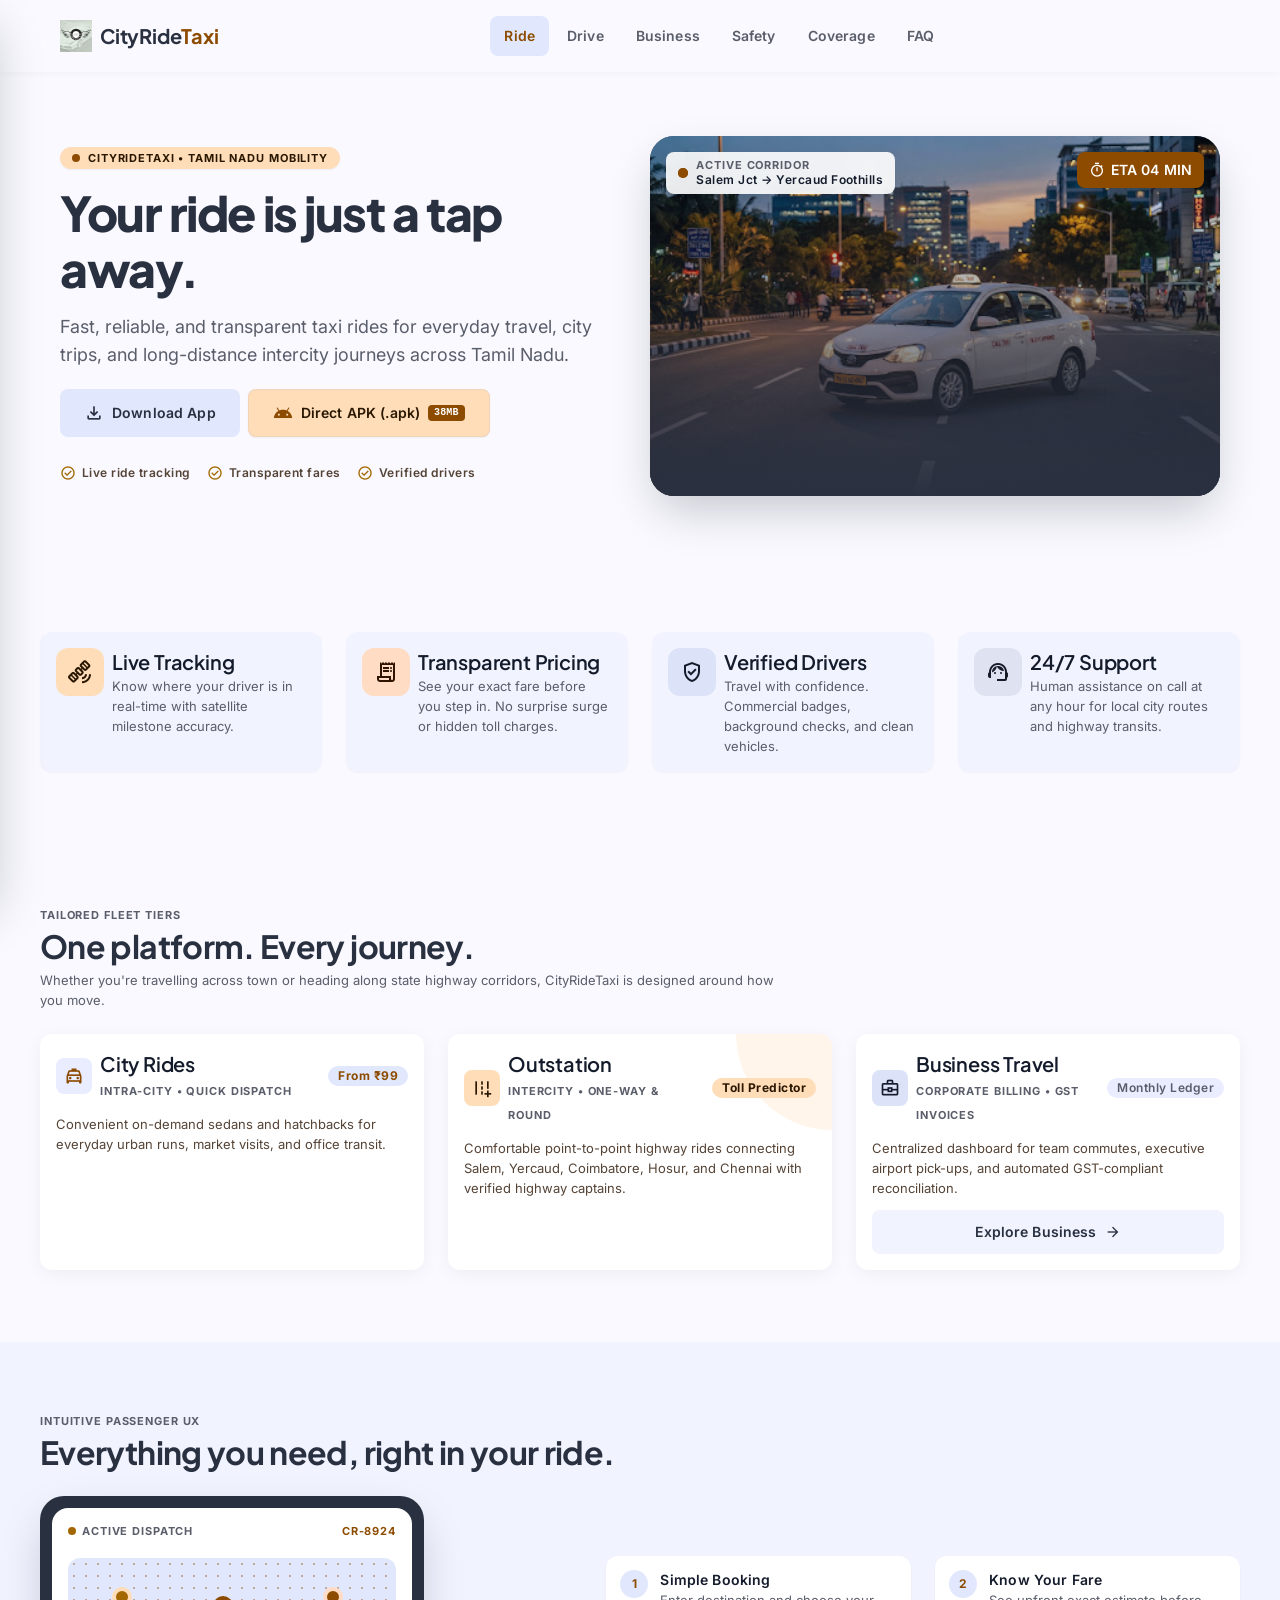
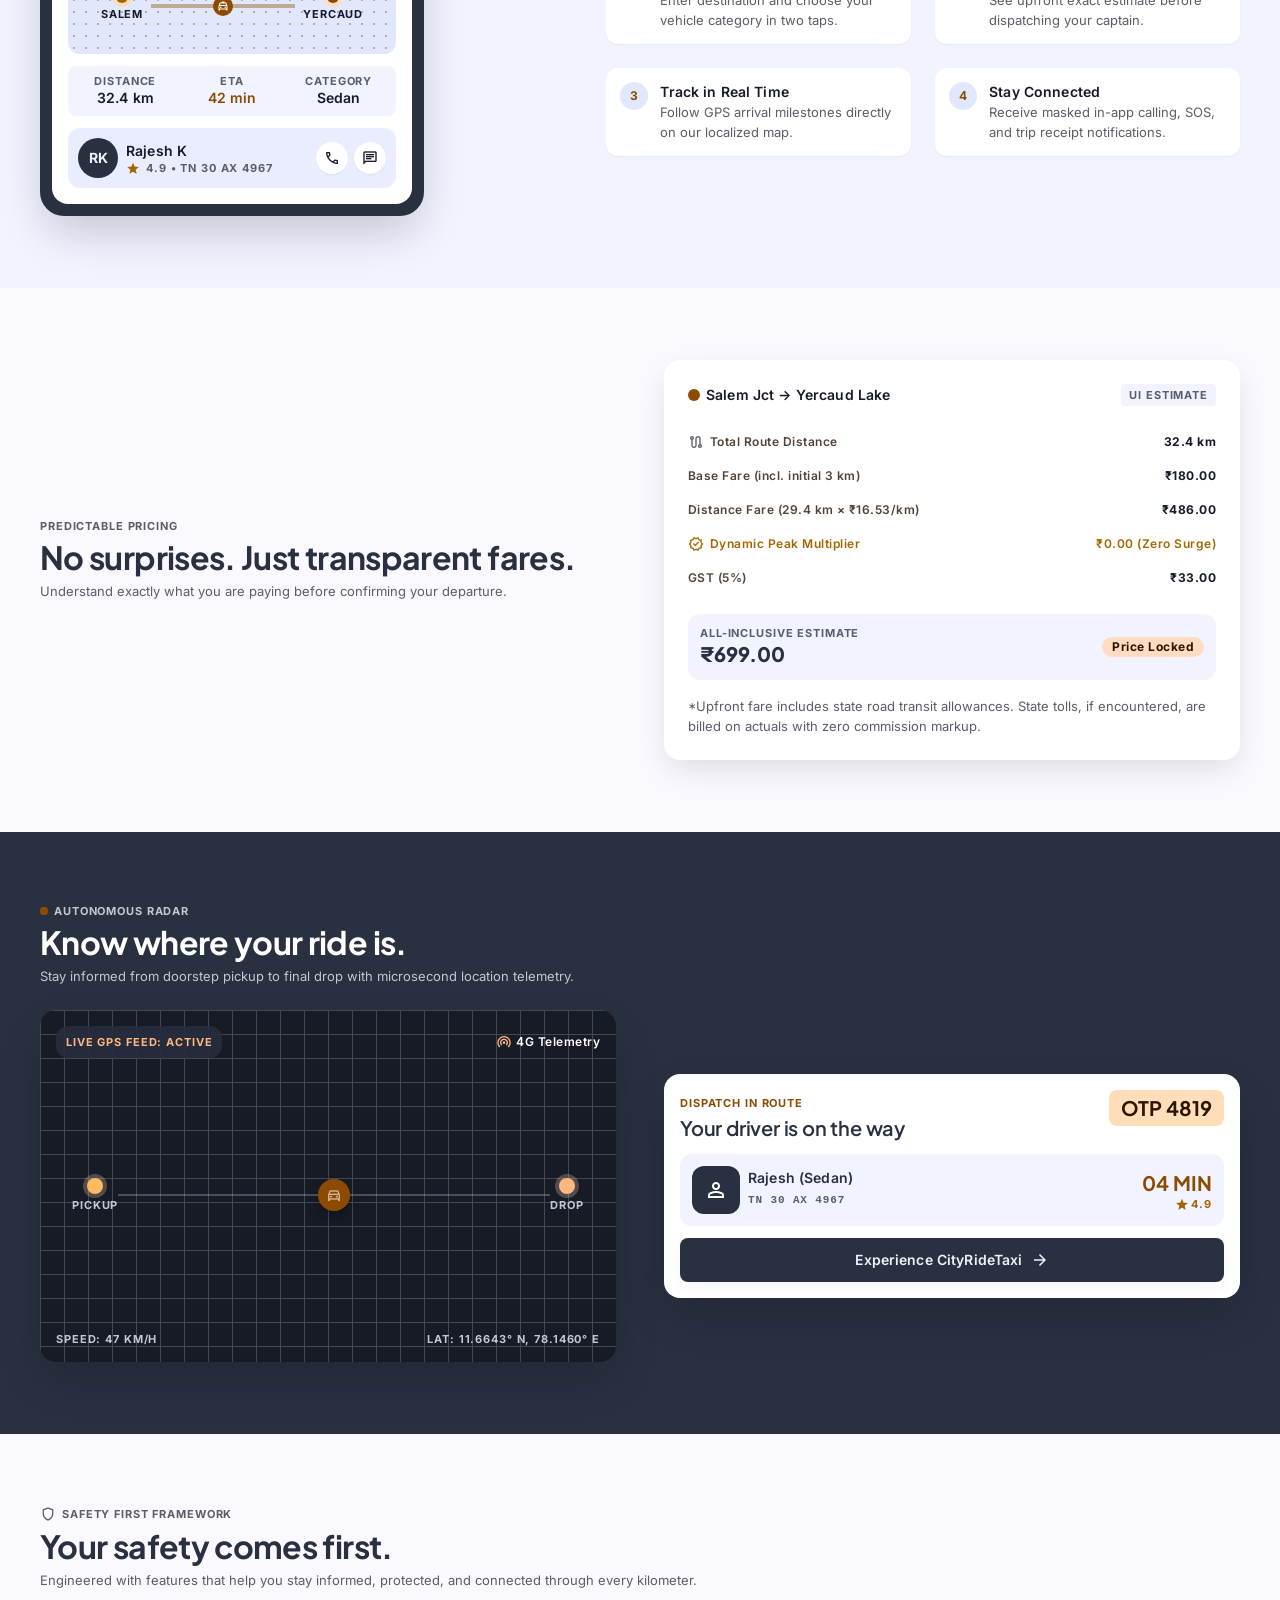
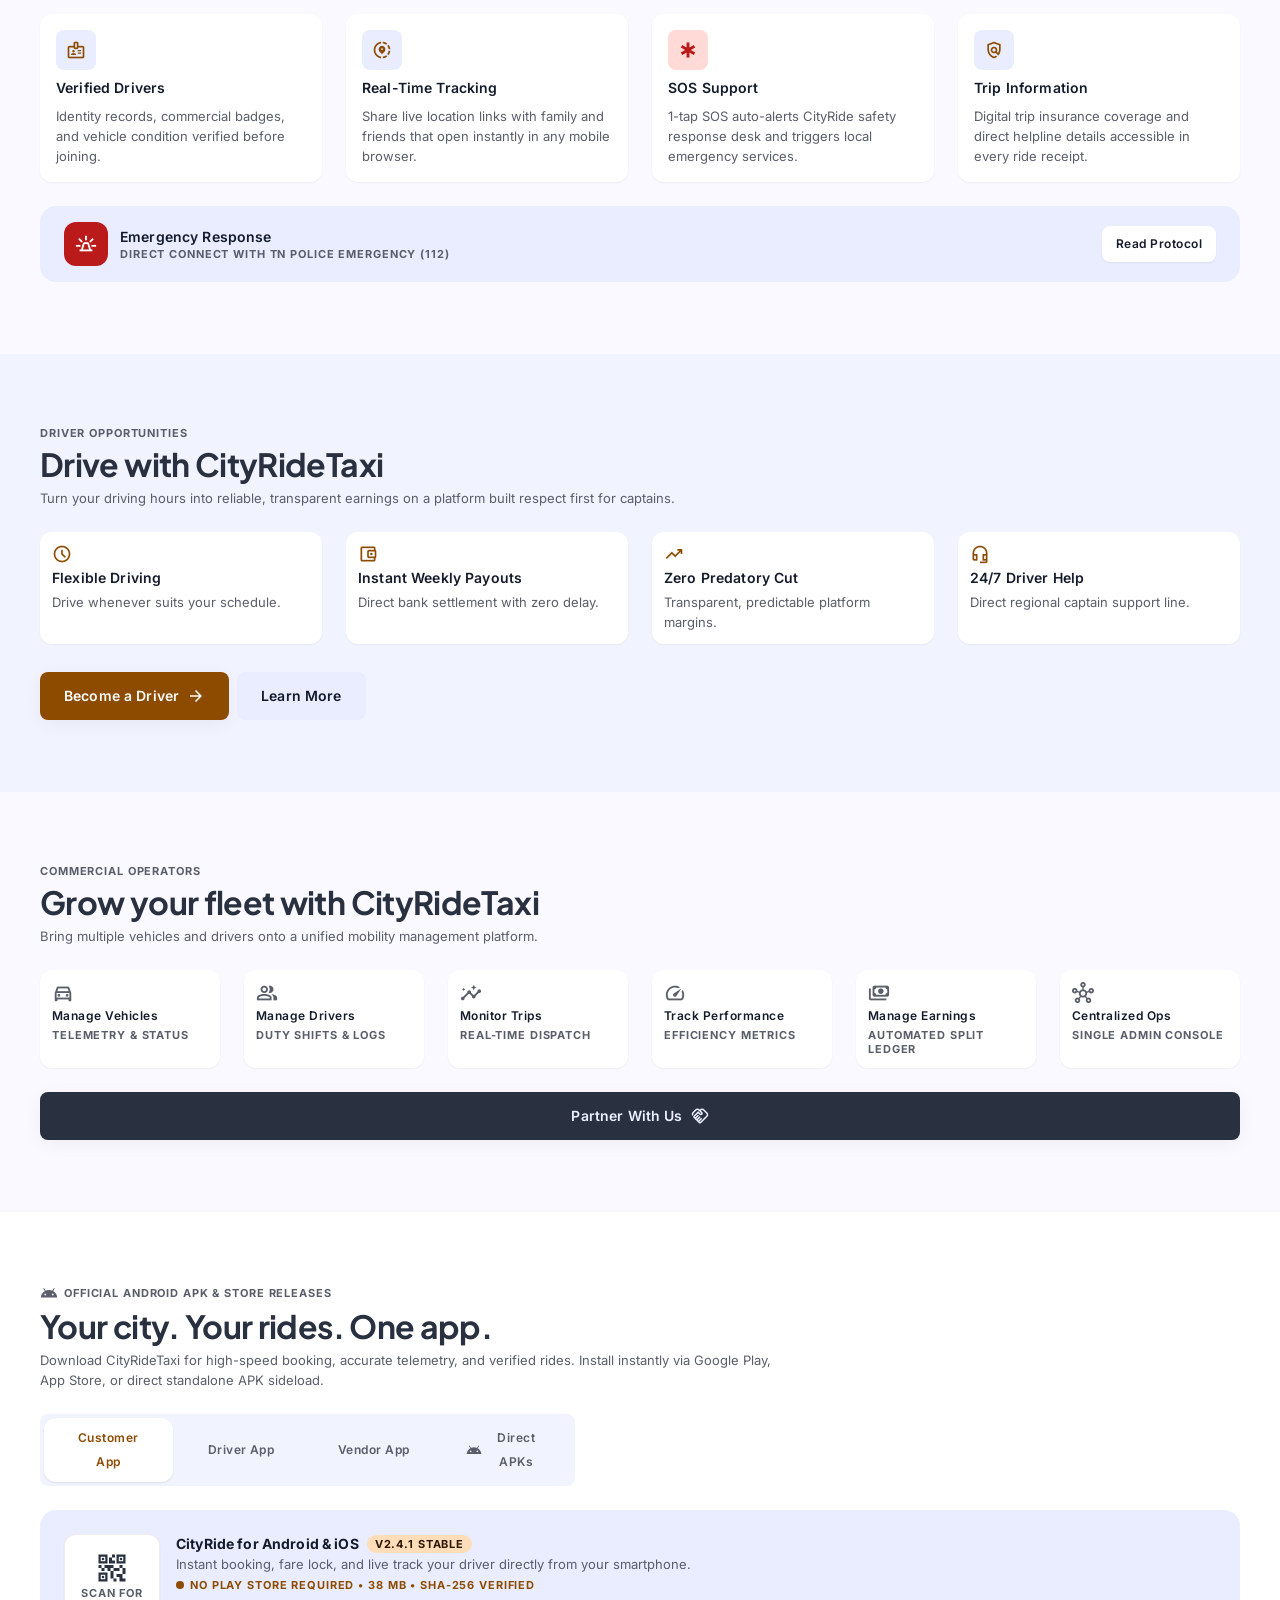
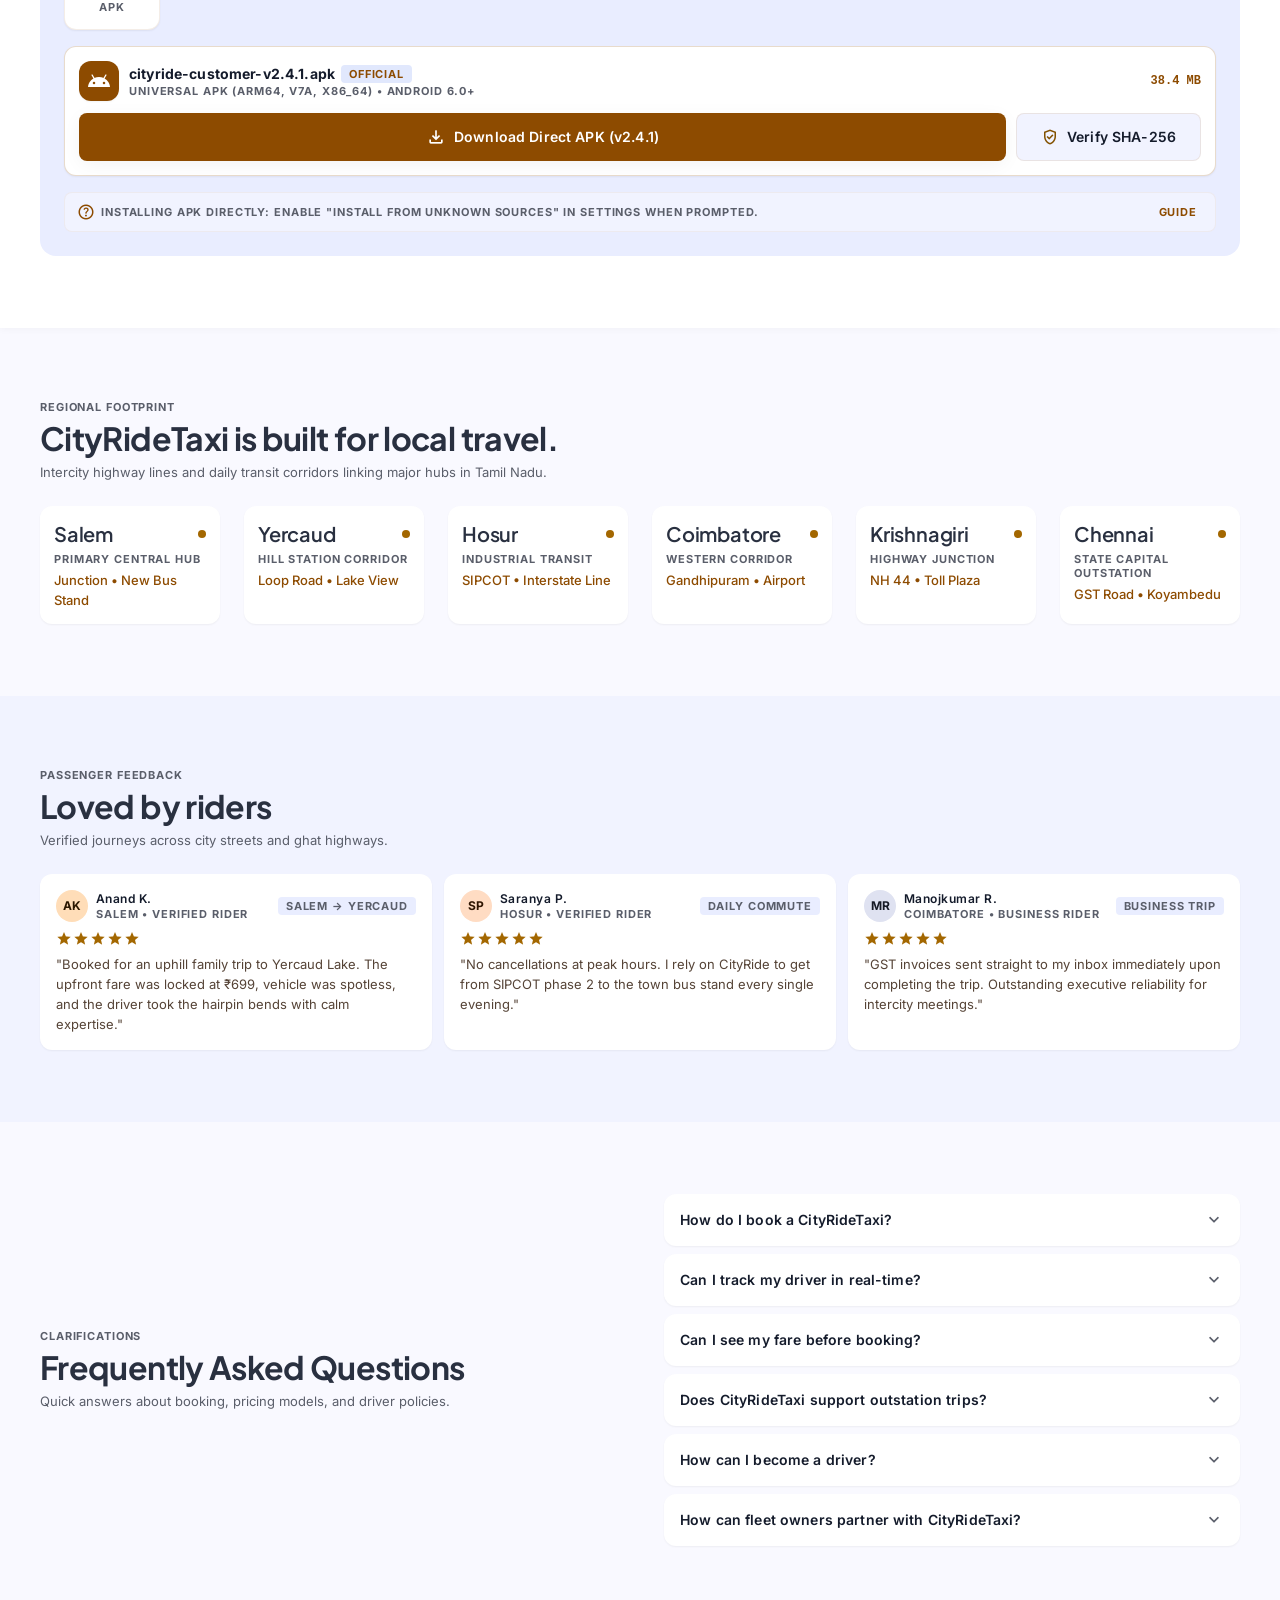
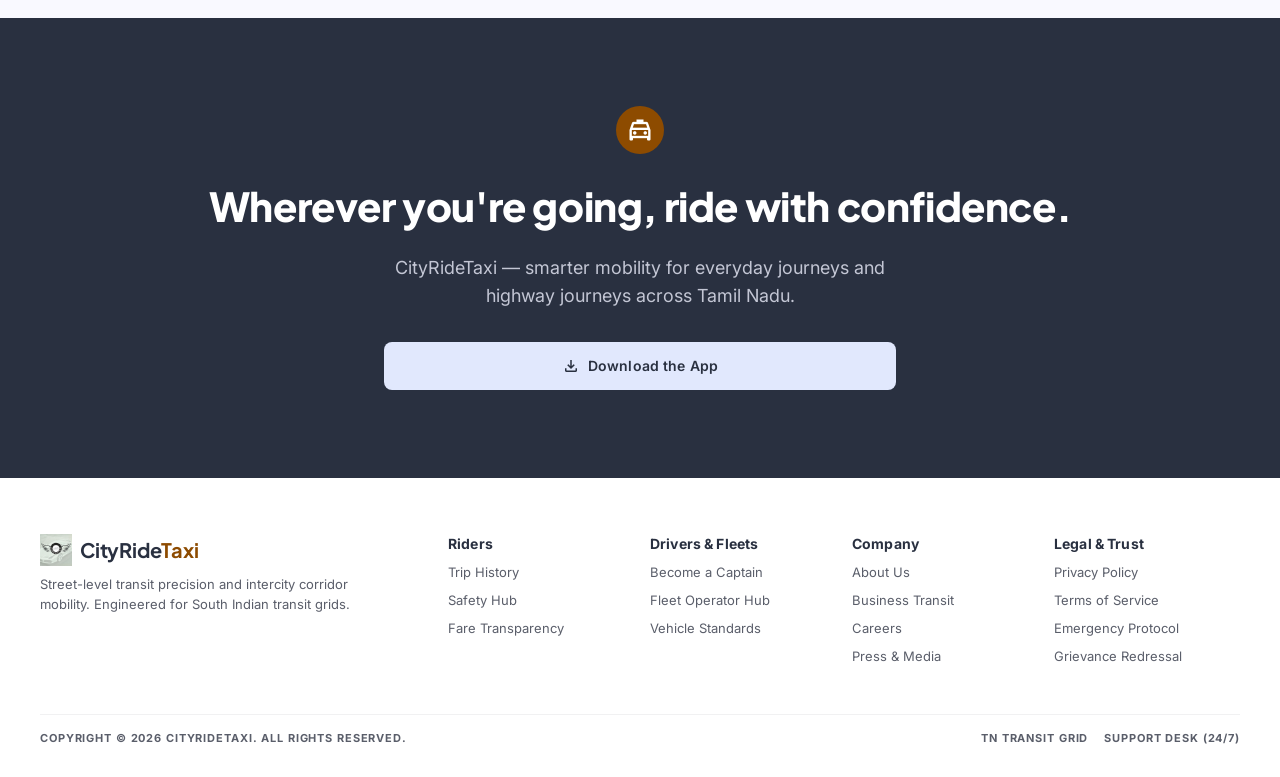
==== index.html @ d28aaf6d "Initial commit" ====
<!DOCTYPE html>
<html lang="en">
<head>
<meta charset="utf-8">
<meta name="viewport" content="width=device-width, initial-scale=1, viewport-fit=cover">
<title>CityRideTaxi — Taxi Booking in Salem, Yercaud, Hosur &amp; Across Tamil Nadu</title>
<meta name="description" content="Book fast, reliable taxis across Tamil Nadu. Upfront price-locked fares, live GPS tracking, verified drivers and 24/7 support for city rides, outstation trips and business travel.">
<meta name="theme-color" content="#f9f9ff">
<meta name="author" content="CityRideTaxi">
<link rel="canonical" href="https://www.cityridetaxi.in/">

<!-- Open Graph / social -->
<meta property="og:type" content="website">
<meta property="og:site_name" content="CityRideTaxi">
<meta property="og:title" content="CityRideTaxi — Your ride is just a tap away">
<meta property="og:description" content="Fast, reliable and transparent taxi rides for everyday travel, city trips and long-distance intercity journeys across Tamil Nadu.">
<meta property="og:url" content="https://www.cityridetaxi.in/">
<meta property="og:image" content="https://www.cityridetaxi.in/assets/img/hero-taxi.jpg">
<meta property="og:locale" content="en_IN">
<meta name="twitter:card" content="summary_large_image">
<meta name="twitter:title" content="CityRideTaxi — Your ride is just a tap away">
<meta name="twitter:description" content="Price-locked fares, live tracking and verified drivers across Tamil Nadu.">
<meta name="twitter:image" content="https://www.cityridetaxi.in/assets/img/hero-taxi.jpg">

<!-- Icons / manifest -->
<link rel="icon" href="assets/img/custom-logo.jpg" type="image/jpeg">
<link rel="apple-touch-icon" href="assets/img/custom-logo.jpg">
<link rel="manifest" href="site.webmanifest">

<!-- Fonts -->
<link rel="preconnect" href="https://fonts.googleapis.com">
<link rel="preconnect" href="https://fonts.gstatic.com" crossorigin>
<link rel="stylesheet" href="https://fonts.googleapis.com/css2?family=Inter:wght@400;500;600;700&amp;family=Plus+Jakarta+Sans:wght@600;700;800&amp;display=swap">
<link rel="stylesheet" href="https://fonts.googleapis.com/css2?family=Material+Symbols+Outlined:opsz,wght,FILL,GRAD@20..48,100..700,0..1,-50..200&amp;icon_names=account_balance_wallet,add_road,android,arrow_forward,arrow_upward,badge,business_center,call,chat,check_circle,chevron_right,close,content_copy,directions_car,download,drive_eta,e911_emergency,emergency,expand_more,explore,file_download,group,handshake,headset_mic,help,hub,info,insights,local_taxi,login,menu,my_location,payments,person,policy,qr_code_2,receipt_long,route,satellite_alt,schedule,search,share_location,shield,shop,speed,star,support_agent,timer,trending_up,verified,verified_user,wifi_tethering&amp;display=block">

<link rel="stylesheet" href="assets/css/styles.css">
<script>
  /* Enable scroll-reveal only when JS and motion are both available. */
  if (!window.matchMedia('(prefers-reduced-motion: reduce)').matches &&
      'IntersectionObserver' in window) {
    document.documentElement.className += ' js-reveal';
  }
</script>

<!-- Structured data -->
<script type="application/ld+json">
{
  "@context": "https://schema.org",
  "@type": "TaxiService",
  "name": "CityRideTaxi",
  "description": "Taxi booking platform for city rides, outstation highway trips and corporate travel across Tamil Nadu.",
  "url": "https://www.cityridetaxi.in/",
  "logo": "https://www.cityridetaxi.in/assets/img/custom-logo.jpg",
  "image": "https://www.cityridetaxi.in/assets/img/hero-taxi.jpg",
  "areaServed": [
    { "@type": "City", "name": "Salem" },
    { "@type": "City", "name": "Yercaud" },
    { "@type": "City", "name": "Hosur" },
    { "@type": "City", "name": "Coimbatore" },
    { "@type": "City", "name": "Krishnagiri" },
    { "@type": "City", "name": "Chennai" }
  ],
  "address": {
    "@type": "PostalAddress",
    "addressRegion": "Tamil Nadu",
    "addressCountry": "IN"
  },
  "availableChannel": {
    "@type": "ServiceChannel",
    "serviceUrl": "https://www.cityridetaxi.in/",
    "servicePhone": "+91-1800-000-000"
  },
  "aggregateRating": {
    "@type": "AggregateRating",
    "ratingValue": "4.9",
    "reviewCount": "1284"
  }
}
</script>
<script type="application/ld+json">
{
  "@context": "https://schema.org",
  "@type": "FAQPage",
  "mainEntity": [
    { "@type": "Question", "name": "How do I book a CityRideTaxi?", "acceptedAnswer": { "@type": "Answer", "text": "Open the CityRide app or web portal, enter your pickup and destination landmarks, preview the upfront fare lock, select your vehicle type, and tap Find a Ride. A nearby verified captain is dispatched instantly." } },
    { "@type": "Question", "name": "Can I track my driver in real-time?", "acceptedAnswer": { "@type": "Answer", "text": "Yes. As soon as a ride is matched, live GPS telemetry displays the vehicle's position, expected arrival time, vehicle registration plate, and exact waypoint milestones." } },
    { "@type": "Question", "name": "Can I see my fare before booking?", "acceptedAnswer": { "@type": "Answer", "text": "CityRide operates on an upfront price-lock policy. You receive a complete fare breakdown including base rate, distance cost, and taxes before confirming." } },
    { "@type": "Question", "name": "Does CityRideTaxi support outstation trips?", "acceptedAnswer": { "@type": "Answer", "text": "Yes, we specialise in highway transit across key corridors such as Salem to Yercaud, Salem to Hosur/Bangalore, and Salem to Coimbatore or Chennai with both one-way and round-trip packages." } },
    { "@type": "Question", "name": "How can I become a driver?", "acceptedAnswer": { "@type": "Answer", "text": "Visit our driver registration page or regional hub with your valid commercial driving badge, vehicle RC, insurance, and Aadhaar card. Onboarding is completed within 24 hours." } },
    { "@type": "Question", "name": "How can fleet owners partner with CityRideTaxi?", "acceptedAnswer": { "@type": "Answer", "text": "Fleet operators can enrol multiple cabs under our Fleet Concierge module, allowing centralised driver assignment, revenue splitting, and bulk telemetry monitoring." } }
  ]
}
</script>
</head>

<body>
<a class="skip-link" href="#main">Skip to content</a>

<!-- ======================================================================
     HEADER
     ====================================================================== -->
<header class="site-header">
  <div class="site-header__bar">
    <div class="row">
      <button class="icon-btn menu-toggle" id="menu-toggle" type="button" aria-label="Open navigation menu" aria-controls="nav-drawer" aria-expanded="false">
        <span class="icon icon--24" aria-hidden="true">menu</span>
      </button>
      <a class="brand" href="#top" aria-label="CityRideTaxi home">
        <img class="brand__mark" src="assets/img/custom-logo.jpg" alt="" style="height:32px; width:auto;">
        <span class="brand__name">CityRide<em>Taxi</em></span>
      </a>
    </div>

    <nav class="site-nav" aria-label="Primary">
      <a class="site-nav__link" href="#services" aria-current="page">Ride</a>
      <a class="site-nav__link" href="#drive">Drive</a>
      <a class="site-nav__link" href="#business">Business</a>
      <a class="site-nav__link" href="#safety">Safety</a>
      <a class="site-nav__link" href="#coverage">Coverage</a>
      <a class="site-nav__link" href="#faq">FAQ</a>
    </nav>

    <div class="header-actions">
    </div>
  </div>
</header>

<!-- Drawer -->
<div class="drawer-scrim" id="drawer-scrim" hidden></div>
<aside class="drawer" id="nav-drawer" aria-label="Menu" aria-hidden="true">
  <div class="drawer__head">
    <span class="brand">
      <img class="brand__mark" src="assets/img/custom-logo.jpg" alt="" style="height:1.75rem; width:auto;">
      <span class="brand__name">CityRide<em>Taxi</em></span>
    </span>
    <button class="icon-btn icon-btn--muted" id="menu-close" type="button" aria-label="Close navigation menu">
      <span class="icon icon--22" aria-hidden="true">close</span>
    </button>
  </div>



  <nav class="drawer__nav" aria-label="Mobile">
    <a class="drawer__link" href="#services" aria-current="page"><span class="icon icon--22" aria-hidden="true">directions_car</span><span>Ride</span></a>
    <a class="drawer__link" href="#drive"><span class="icon icon--22" aria-hidden="true">drive_eta</span><span>Drive</span></a>
    <a class="drawer__link" href="#business"><span class="icon icon--22" aria-hidden="true">business_center</span><span>Business</span></a>
    <a class="drawer__link" href="#safety"><span class="icon icon--22" aria-hidden="true">verified_user</span><span>Safety</span></a>
    <a class="drawer__link" href="#coverage"><span class="icon icon--22" aria-hidden="true">info</span><span>Coverage</span></a>

  </nav>

  <div class="drawer__foot">
    <div class="drawer__telemetry">
      <span class="stack">
        <span class="t-telemetry c-muted">Fleet Telemetry</span>
        <span class="t-label-md" style="color:var(--on-surface)">TN Highway Grid Active</span>
      </span>
      <span class="dot dot--lg is-pulsing" style="background:var(--tertiary-container)" aria-hidden="true"></span>
    </div>
  </div>
</aside>

<main class="shell" id="main">
<span id="top"></span>

<!-- ======================================================================
     1. HERO
     ====================================================================== -->
<section class="hero" id="book" aria-labelledby="hero-title">
  <div class="hero__copy">
    <p class="badge-live">
      <span class="dot dot--primary is-pulsing" aria-hidden="true"></span>
      CityRideTaxi • Tamil Nadu Mobility
    </p>

    <h1 class="t-display hero__title" id="hero-title">Your ride is just a tap away.</h1>

    <p class="t-body-md hero__lede">
      Fast, reliable, and transparent taxi rides for everyday travel, city trips, and
      long-distance intercity journeys across Tamil Nadu.
    </p>

    <div class="hero__actions">

      <a class="btn btn--soft" href="#download-app">
        <span class="icon icon--20" aria-hidden="true">download</span>
        <span>Download App</span>
      </a>
      <a class="btn btn--amber-fixed" href="#apk-downloads" title="Direct Android APK download">
        <span class="icon icon--20 btn__lead--primary" aria-hidden="true">android</span>
        <span>Direct APK (.apk)</span>
        <span class="btn-chip">38MB</span>
      </a>
    </div>

    <ul class="trust-row">
      <li class="trust-row__item"><span class="icon icon--16" aria-hidden="true">check_circle</span>Live ride tracking</li>
      <li class="trust-row__item"><span class="icon icon--16" aria-hidden="true">check_circle</span>Transparent fares</li>
      <li class="trust-row__item"><span class="icon icon--16" aria-hidden="true">check_circle</span>Verified drivers</li>
    </ul>
  </div>

  <div class="hero__panel">
    <div class="hero__media">
      <img src="assets/img/hero-taxi.jpg"
           alt="CityRideTaxi sedan on a Tamil Nadu urban corridor at dusk"
           width="512" height="286" fetchpriority="high" decoding="async">
      <div class="hero__scrim" aria-hidden="true"></div>

      <div class="hud hud--corridor">
        <span class="dot dot--lg dot--primary is-pinging" aria-hidden="true"></span>
        <span class="stack">
          <span class="t-telemetry c-muted">Active Corridor</span>
          <span class="t-label-md" style="color:var(--on-surface)">Salem Jct → Yercaud Foothills</span>
        </span>
      </div>

      <div class="hud hud--eta">
        <span class="icon icon--16" aria-hidden="true">timer</span>
        <span>ETA 04 MIN</span>
      </div>
    </div>


  </div>
</section>

<!-- ======================================================================
     2. TRUST FEATURES
     ====================================================================== -->
<section class="section" aria-label="Why riders choose CityRideTaxi">
  <div class="wrap">
    <ul class="grid grid--sm-2 grid--lg-4">
      <li class="feature" data-reveal>
        <span class="tile-icon tile-icon--amber"><span class="icon icon--24" aria-hidden="true">satellite_alt</span></span>
        <span class="feature__body">
          <h3 class="t-headline-md">Live Tracking</h3>
          <p class="t-body-sm">Know where your driver is in real-time with satellite milestone accuracy.</p>
        </span>
      </li>
      <li class="feature" data-reveal>
        <span class="tile-icon tile-icon--peach"><span class="icon icon--24" aria-hidden="true">receipt_long</span></span>
        <span class="feature__body">
          <h3 class="t-headline-md">Transparent Pricing</h3>
          <p class="t-body-sm">See your exact fare before you step in. No surprise surge or hidden toll charges.</p>
        </span>
      </li>
      <li class="feature" data-reveal>
        <span class="tile-icon tile-icon--steel"><span class="icon icon--24" aria-hidden="true">verified_user</span></span>
        <span class="feature__body">
          <h3 class="t-headline-md">Verified Drivers</h3>
          <p class="t-body-sm">Travel with confidence. Commercial badges, background checks, and clean vehicles.</p>
        </span>
      </li>
      <li class="feature" data-reveal>
        <span class="tile-icon tile-icon--slate"><span class="icon icon--24" aria-hidden="true">support_agent</span></span>
        <span class="feature__body">
          <h3 class="t-headline-md">24/7 Support</h3>
          <p class="t-body-sm">Human assistance on call at any hour for local city routes and highway transits.</p>
        </span>
      </li>
    </ul>
  </div>
</section>

<!-- ======================================================================
     3. SERVICES
     ====================================================================== -->
<section class="section section--spaced" id="services" aria-labelledby="services-title">
  <div class="wrap">
    <header class="section-head">
      <p class="eyebrow">Tailored Fleet Tiers</p>
      <h2 class="t-headline-lg c-ink" id="services-title">One platform. Every journey.</h2>
      <p class="t-body-sm">Whether you're travelling across town or heading along state highway corridors, CityRideTaxi is designed around how you move.</p>
    </header>

    <div class="grid grid--lg-3">
      <!-- City Rides -->
      <article class="service" data-reveal>
        <div class="service__head">
          <div class="service__id">
            <span class="tile-icon tile-icon--xs tile-icon--ghost"><span class="icon icon--20" aria-hidden="true">local_taxi</span></span>
            <div>
              <h3 class="t-headline-md">City Rides</h3>
              <span class="t-telemetry c-muted">Intra-City • Quick Dispatch</span>
            </div>
          </div>
          <span class="pill pill--high">From ₹99</span>
        </div>
        <p class="t-body-sm">Convenient on-demand sedans and hatchbacks for everyday urban runs, market visits, and office transit.</p>

      </article>

      <!-- Outstation -->
      <article class="service" data-reveal>
        <span class="service__flare" aria-hidden="true"></span>
        <div class="service__head">
          <div class="service__id">
            <span class="tile-icon tile-icon--xs tile-icon--amber"><span class="icon icon--20" aria-hidden="true">add_road</span></span>
            <div>
              <h3 class="t-headline-md">Outstation</h3>
              <span class="t-telemetry c-muted">Intercity • One-way &amp; Round</span>
            </div>
          </div>
          <span class="pill pill--amber">Toll Predictor</span>
        </div>
        <p class="t-body-sm">Comfortable point-to-point highway rides connecting Salem, Yercaud, Coimbatore, Hosur, and Chennai with verified highway captains.</p>

      </article>

      <!-- Business -->
      <article class="service" id="business" data-reveal>
        <div class="service__head">
          <div class="service__id">
            <span class="tile-icon tile-icon--xs tile-icon--steel"><span class="icon icon--20" aria-hidden="true">business_center</span></span>
            <div>
              <h3 class="t-headline-md">Business Travel</h3>
              <span class="t-telemetry c-muted">Corporate Billing • GST Invoices</span>
            </div>
          </div>
          <span class="pill pill--neutral">Monthly Ledger</span>
        </div>
        <p class="t-body-sm">Centralized dashboard for team commutes, executive airport pick-ups, and automated GST-compliant reconciliation.</p>
        <a class="btn btn--quiet-ink btn--sm btn--block" href="#contact">
          <span>Explore Business</span>
          <span class="icon icon--16" aria-hidden="true">arrow_forward</span>
        </a>
      </article>
    </div>
  </div>
</section>

<!-- ======================================================================
     4. BOOKING EXPERIENCE & APP SHOWCASE
     ====================================================================== -->
<section class="section section--spaced section--tint" aria-labelledby="experience-title">
  <div class="wrap">
    <header class="section-head">
      <p class="eyebrow">Intuitive Passenger UX</p>
      <h2 class="t-headline-lg c-ink" id="experience-title">Everything you need, right in your ride.</h2>
    </header>

    <div class="split split--wide-right">
      <!-- Phone mockup -->
      <div class="phone" data-reveal>
        <div class="phone__screen">
          <div class="phone__status">
            <span class="row row--tight">
              <span class="dot" style="width:.5rem;height:.5rem;background:var(--tertiary-container)" aria-hidden="true"></span>
              <span class="t-telemetry c-muted">Active Dispatch</span>
            </span>
            <span class="t-telemetry c-primary">CR-8924</span>
          </div>

          <div class="mini-map">
            <span class="mini-map__grid" aria-hidden="true"></span>
            <div class="mini-map__route">
              <span class="mini-map__node">
                <span class="node-origin" aria-hidden="true"></span>
                <span class="t-telemetry" style="color:var(--on-surface)">Salem</span>
              </span>
              <span class="mini-map__line" aria-hidden="true">
                <span class="mini-map__cab"><span class="icon icon--12" aria-hidden="true">local_taxi</span></span>
              </span>
              <span class="mini-map__node">
                <span class="node-dest" aria-hidden="true"></span>
                <span class="t-telemetry" style="color:var(--on-surface)">Yercaud</span>
              </span>
            </div>
          </div>

          <div class="telemetry-strip">
            <div>
              <span class="t-telemetry c-muted">Distance</span>
              <span class="t-label-lg" style="color:var(--on-surface)">32.4 km</span>
            </div>
            <div>
              <span class="t-telemetry c-muted">ETA</span>
              <span class="t-label-lg c-primary">42 min</span>
            </div>
            <div>
              <span class="t-telemetry c-muted">Category</span>
              <span class="t-label-lg" style="color:var(--on-surface)">Sedan</span>
            </div>
          </div>

          <div class="driver-chip">
            <div class="row">
              <span class="avatar avatar--md avatar--ink">RK</span>
              <span class="stack">
                <span class="t-label-lg t-semibold" style="color:var(--on-surface)">Rajesh K</span>
                <span class="row row--tight">
                  <span class="icon icon--14 icon--fill c-green" aria-hidden="true">star</span>
                  <span class="t-telemetry c-muted">4.9 • TN 30 AX 4967</span>
                </span>
              </span>
            </div>
            <div class="row row--tight">
              <button class="icon-btn icon-btn--round c-primary" type="button" aria-label="Call driver">
                <span class="icon icon--16" aria-hidden="true">call</span>
              </button>
              <button class="icon-btn icon-btn--round c-muted" type="button" aria-label="Chat with driver">
                <span class="icon icon--16" aria-hidden="true">chat</span>
              </button>
            </div>
          </div>
        </div>
      </div>

      <!-- Steps -->
      <div class="stack stack--md">
        <ol class="grid grid--sm-2">
          <li class="step" data-reveal>
            <span class="step__num">1</span>
            <div>
              <h3 class="t-label-lg t-semibold">Simple Booking</h3>
              <p class="t-body-sm">Enter destination and choose your vehicle category in two taps.</p>
            </div>
          </li>
          <li class="step" data-reveal>
            <span class="step__num">2</span>
            <div>
              <h3 class="t-label-lg t-semibold">Know Your Fare</h3>
              <p class="t-body-sm">See upfront exact estimate before dispatching your captain.</p>
            </div>
          </li>
          <li class="step" data-reveal>
            <span class="step__num">3</span>
            <div>
              <h3 class="t-label-lg t-semibold">Track in Real Time</h3>
              <p class="t-body-sm">Follow GPS arrival milestones directly on our localized map.</p>
            </div>
          </li>
          <li class="step" data-reveal>
            <span class="step__num">4</span>
            <div>
              <h3 class="t-label-lg t-semibold">Stay Connected</h3>
              <p class="t-body-sm">Receive masked in-app calling, SOS, and trip receipt notifications.</p>
            </div>
          </li>
        </ol>


      </div>
    </div>
  </div>
</section>

<!-- ======================================================================
     5. FARE TRANSPARENCY
     ====================================================================== -->
<section class="section section--spaced" id="fares" aria-labelledby="fares-title">
  <div class="wrap">
    <div class="split">
      <header class="section-head">
        <p class="eyebrow eyebrow--tertiary">Predictable Pricing</p>
        <h2 class="t-headline-lg c-ink" id="fares-title">No surprises. Just transparent fares.</h2>
        <p class="t-body-sm">Understand exactly what you are paying before confirming your departure.</p>
      </header>

      <article class="fare" data-reveal>
        <div class="fare__head">
          <span class="row row--tight">
            <span class="dot dot--xl dot--primary" aria-hidden="true"></span>
            <span class="t-label-lg t-semibold" style="color:var(--on-surface)">Salem Jct → Yercaud Lake</span>
          </span>
          <span class="tag tag--quiet">UI Estimate</span>
        </div>

        <div class="fare__lines">
          <div class="fare__line">
            <span><span class="icon icon--16 c-muted" aria-hidden="true">route</span>Total Route Distance</span>
            <strong>32.4 km</strong>
          </div>
          <div class="fare__line">
            <span>Base Fare (incl. initial 3 km)</span>
            <strong>₹180.00</strong>
          </div>
          <div class="fare__line">
            <span>Distance Fare (29.4 km × ₹16.53/km)</span>
            <strong>₹486.00</strong>
          </div>
          <div class="fare__line fare__line--free">
            <span><span class="icon icon--16" aria-hidden="true">verified</span>Dynamic Peak Multiplier</span>
            <span>₹0.00 (Zero Surge)</span>
          </div>
          <div class="fare__line">
            <span>GST (5%)</span>
            <strong>₹33.00</strong>
          </div>
        </div>

        <div class="fare__total">
          <span class="stack">
            <span class="t-telemetry c-muted">All-Inclusive Estimate</span>
            <strong>₹699.00</strong>
          </span>
          <span class="pill pill--fixed">Price Locked</span>
        </div>

        <p class="t-body-sm fare__note">
          *Upfront fare includes state road transit allowances. State tolls, if encountered, are
          billed on actuals with zero commission markup.
        </p>
      </article>
    </div>
  </div>
</section>

<!-- ======================================================================
     6. LIVE RIDE TRACKING
     ====================================================================== -->
<section class="section section--spaced section--ink" id="tracking" aria-labelledby="tracking-title">
  <div class="wrap">
    <header class="section-head">
      <p class="eyebrow eyebrow--fixed eyebrow--row">
        <span class="dot dot--primary is-pinging" aria-hidden="true"></span>
        Autonomous Radar
      </p>
      <h2 class="t-headline-lg" id="tracking-title">Know where your ride is.</h2>
      <p class="t-body-sm">Stay informed from doorstep pickup to final drop with microsecond location telemetry.</p>
    </header>

    <div class="split">
      <div class="radar" data-reveal>
        <span class="radar__grid" aria-hidden="true"></span>

        <div class="radar__head">
          <span class="radar__chip">Live GPS Feed: Active</span>
          <span class="radar__signal">
            <span class="icon icon--16" aria-hidden="true">wifi_tethering</span>
            <span>4G Telemetry</span>
          </span>
        </div>

        <div class="radar__path">
          <span class="radar__node radar__node--origin">
            <span aria-hidden="true"></span>
            <span class="t-telemetry">Pickup</span>
          </span>
          <span class="radar__track" aria-hidden="true">
            <span class="radar__cab"><span class="icon icon--16" aria-hidden="true">directions_car</span></span>
          </span>
          <span class="radar__node radar__node--dest">
            <span aria-hidden="true"></span>
            <span class="t-telemetry">Drop</span>
          </span>
        </div>

        <div class="radar__foot">
          <span class="t-telemetry">Speed: 48 km/h</span>
          <span class="t-telemetry">Lat: 11.6643° N, 78.1460° E</span>
        </div>
      </div>

      <article class="dispatch" data-reveal>
        <div class="dispatch__head">
          <div>
            <span class="t-telemetry c-primary">Dispatch in Route</span>
            <h3 class="t-headline-md">Your driver is on the way</h3>
          </div>
          <span class="dispatch__otp">OTP 4819</span>
        </div>

        <div class="dispatch__driver">
          <div class="row">
            <span class="tile-icon tile-icon--sm tile-icon--ink" style="width:3rem;height:3rem;border-radius:var(--radius-md)">
              <span class="icon icon--24" aria-hidden="true">person</span>
            </span>
            <span class="stack">
              <span class="t-label-lg t-semibold c-ink">Rajesh (Sedan)</span>
              <span class="plate">TN 30 AX 4967</span>
            </span>
          </div>
          <div class="dispatch__eta">
            <strong>04 MIN</strong>
            <span class="row" style="gap:.125rem;color:var(--tertiary-container)">
              <span class="icon icon--14 icon--fill" aria-hidden="true">star</span>
              <span class="t-telemetry">4.9</span>
            </span>
          </div>
        </div>

        <a class="btn btn--ink btn--sm btn--block" href="#download-app">
          <span>Experience CityRideTaxi</span>
          <span class="icon icon--18" aria-hidden="true">arrow_forward</span>
        </a>
      </article>
    </div>
  </div>
</section>

<!-- ======================================================================
     7. SAFETY
     ====================================================================== -->
<section class="section section--spaced" id="safety" aria-labelledby="safety-title">
  <div class="wrap">
    <header class="section-head">
      <p class="eyebrow eyebrow--error eyebrow--row">
        <span class="icon icon--16" aria-hidden="true">shield</span>
        Safety First Framework
      </p>
      <h2 class="t-headline-lg c-ink" id="safety-title">Your safety comes first.</h2>
      <p class="t-body-sm">Engineered with features that help you stay informed, protected, and connected through every kilometer.</p>
    </header>

    <ul class="grid grid--sm-2 grid--lg-4">
      <li class="safety-card" data-reveal>
        <span class="tile-icon tile-icon--sm tile-icon--ghost"><span class="icon icon--20" aria-hidden="true">badge</span></span>
        <h3 class="t-label-lg t-semibold">Verified Drivers</h3>
        <p class="t-body-sm">Identity records, commercial badges, and vehicle condition verified before joining.</p>
      </li>
      <li class="safety-card" data-reveal>
        <span class="tile-icon tile-icon--sm tile-icon--ghost"><span class="icon icon--20" aria-hidden="true">share_location</span></span>
        <h3 class="t-label-lg t-semibold">Real-Time Tracking</h3>
        <p class="t-body-sm">Share live location links with family and friends that open instantly in any mobile browser.</p>
      </li>
      <li class="safety-card" data-reveal>
        <span class="tile-icon tile-icon--sm tile-icon--danger"><span class="icon icon--20" aria-hidden="true">emergency</span></span>
        <h3 class="t-label-lg t-semibold">SOS Support</h3>
        <p class="t-body-sm">1-tap SOS auto-alerts CityRide safety response desk and triggers local emergency services.</p>
      </li>
      <li class="safety-card" data-reveal>
        <span class="tile-icon tile-icon--sm tile-icon--ghost"><span class="icon icon--20" aria-hidden="true">policy</span></span>
        <h3 class="t-label-lg t-semibold">Trip Information</h3>
        <p class="t-body-sm">Digital trip insurance coverage and direct helpline details accessible in every ride receipt.</p>
      </li>
    </ul>

    <div class="sos-strip">
      <div class="sos-strip__id">
        <span class="tile-icon tile-icon--sos is-pulsing"><span class="icon icon--22" aria-hidden="true">e911_emergency</span></span>
        <span class="stack">
          <span class="t-label-lg t-semibold" style="color:var(--on-surface)">Emergency Response</span>
          <span class="t-telemetry c-muted">Direct Connect with TN Police Emergency (112)</span>
        </span>
      </div>
      <button class="btn btn--paper btn--xs" type="button" data-toast="Safety protocol sent to your registered email.">Read Protocol</button>
    </div>
  </div>
</section>

<!-- ======================================================================
     8. DRIVER ACQUISITION
     ====================================================================== -->
<section class="section section--spaced section--tint" id="drive" aria-labelledby="drive-title">
  <div class="wrap">
    <header class="section-head">
      <p class="eyebrow">Driver Opportunities</p>
      <h2 class="t-headline-lg c-ink" id="drive-title">Drive with CityRideTaxi</h2>
      <p class="t-body-sm">Turn your driving hours into reliable, transparent earnings on a platform built respect first for captains.</p>
    </header>

    <ul class="grid grid--2 grid--tight grid--lg-4">
      <li class="perk" data-reveal>
        <span class="icon icon--20" aria-hidden="true">schedule</span>
        <span class="t-label-lg t-semibold perk__title">Flexible Driving</span>
        <span class="t-body-sm perk__meta">Drive whenever suits your schedule.</span>
      </li>
      <li class="perk" data-reveal>
        <span class="icon icon--20" aria-hidden="true">account_balance_wallet</span>
        <span class="t-label-lg t-semibold perk__title">Instant Weekly Payouts</span>
        <span class="t-body-sm perk__meta">Direct bank settlement with zero delay.</span>
      </li>
      <li class="perk" data-reveal>
        <span class="icon icon--20" aria-hidden="true">trending_up</span>
        <span class="t-label-lg t-semibold perk__title">Zero Predatory Cut</span>
        <span class="t-body-sm perk__meta">Transparent, predictable platform margins.</span>
      </li>
      <li class="perk" data-reveal>
        <span class="icon icon--20" aria-hidden="true">headset_mic</span>
        <span class="t-label-lg t-semibold perk__title">24/7 Driver Help</span>
        <span class="t-body-sm perk__meta">Direct regional captain support line.</span>
      </li>
    </ul>

    <div class="row row--wrap" style="padding-top:.25rem">
      <a class="btn btn--primary" href="#contact">
        <span>Become a Driver</span>
        <span class="icon icon--18" aria-hidden="true">arrow_forward</span>
      </a>
      <a class="btn btn--tonal" href="#faq">Learn More</a>
    </div>
  </div>
</section>

<!-- ======================================================================
     9. FLEET & VENDOR PARTNERS
     ====================================================================== -->
<section class="section section--spaced" id="fleet" aria-labelledby="fleet-title">
  <div class="wrap">
    <header class="section-head">
      <p class="eyebrow eyebrow--tertiary">Commercial Operators</p>
      <h2 class="t-headline-lg c-ink" id="fleet-title">Grow your fleet with CityRideTaxi</h2>
      <p class="t-body-sm">Bring multiple vehicles and drivers onto a unified mobility management platform.</p>
    </header>

    <ul class="grid grid--2 grid--tight grid--sm-3 grid--lg-6">
      <li class="perk perk--muted" data-reveal>
        <span class="icon icon--22" aria-hidden="true">directions_car</span>
        <span class="t-label-md t-semibold perk__title">Manage Vehicles</span>
        <span class="t-telemetry perk__meta">Telemetry &amp; status</span>
      </li>
      <li class="perk perk--muted" data-reveal>
        <span class="icon icon--22" aria-hidden="true">group</span>
        <span class="t-label-md t-semibold perk__title">Manage Drivers</span>
        <span class="t-telemetry perk__meta">Duty shifts &amp; logs</span>
      </li>
      <li class="perk perk--muted" data-reveal>
        <span class="icon icon--22" aria-hidden="true">insights</span>
        <span class="t-label-md t-semibold perk__title">Monitor Trips</span>
        <span class="t-telemetry perk__meta">Real-time dispatch</span>
      </li>
      <li class="perk perk--muted" data-reveal>
        <span class="icon icon--22" aria-hidden="true">speed</span>
        <span class="t-label-md t-semibold perk__title">Track Performance</span>
        <span class="t-telemetry perk__meta">Efficiency metrics</span>
      </li>
      <li class="perk perk--muted" data-reveal>
        <span class="icon icon--22" aria-hidden="true">payments</span>
        <span class="t-label-md t-semibold perk__title">Manage Earnings</span>
        <span class="t-telemetry perk__meta">Automated split ledger</span>
      </li>
      <li class="perk perk--muted" data-reveal>
        <span class="icon icon--22" aria-hidden="true">hub</span>
        <span class="t-label-md t-semibold perk__title">Centralized Ops</span>
        <span class="t-telemetry perk__meta">Single admin console</span>
      </li>
    </ul>

    <a class="btn btn--ink btn--block" href="#contact">
      <span>Partner With Us</span>
      <span class="icon icon--18" aria-hidden="true">handshake</span>
    </a>
  </div>
</section>

<!-- ======================================================================
     10. APP DOWNLOAD
     ====================================================================== -->
<section class="section section--spaced section--paper" id="download-app" aria-labelledby="download-title">
  <div class="wrap">
    <header class="section-head">
      <p class="eyebrow eyebrow--row">
        <span class="icon icon--18" aria-hidden="true">android</span>
        Official Android APK &amp; Store Releases
      </p>
      <h2 class="t-headline-lg c-ink" id="download-title">Your city. Your rides. One app.</h2>
      <p class="t-body-sm">Download CityRideTaxi for high-speed booking, accurate telemetry, and verified rides. Install instantly via Google Play, App Store, or direct standalone APK sideload.</p>
    </header>

    <div class="tabs" role="tablist" aria-label="App download options">
      <button class="tabs__btn" id="tab-customer" type="button" role="tab" aria-selected="true" aria-controls="download-panel" data-tab="customer">Customer App</button>
      <button class="tabs__btn" id="tab-driver" type="button" role="tab" aria-selected="false" aria-controls="download-panel" data-tab="driver">Driver App</button>
      <button class="tabs__btn" id="tab-vendor" type="button" role="tab" aria-selected="false" aria-controls="download-panel" data-tab="vendor">Vendor App</button>
      <button class="tabs__btn" id="tab-apk" type="button" role="tab" aria-selected="false" aria-controls="download-panel" data-tab="apk">
        <span class="icon icon--16" aria-hidden="true">android</span>
        <span>Direct APKs</span>
      </button>
    </div>

    <div class="download-panel" id="apk-downloads" role="tabpanel" aria-labelledby="tab-customer" tabindex="0">
      <div class="download-panel__head" id="download-panel">
        <span class="qr">
          <span class="icon icon--36" aria-hidden="true">qr_code_2</span>
          <span class="t-telemetry c-muted">Scan for APK</span>
        </span>
        <div class="stack" style="min-width:0">
          <div class="row row--wrap" style="gap:.5rem">
            <span class="t-label-lg t-bold" style="color:var(--on-surface)" data-app="heading">CityRide for Android &amp; iOS</span>
            <span class="tag tag--amber tag--round" data-app="badge">v2.4.1 Stable</span>
          </div>
          <p class="t-body-sm c-muted" data-app="desc">Instant booking, fare lock, and live track your driver directly from your smartphone.</p>
          <span class="row row--tight c-primary t-telemetry" style="margin-top:.25rem">
            <span class="dot dot--primary" aria-hidden="true"></span>
            <span data-app="submeta">No Play Store required • 38 MB • SHA-256 Verified</span>
          </span>
        </div>
      </div>

      <div class="apk-card">
        <div class="apk-card__head">
          <div class="apk-card__id">
            <span class="tile-icon tile-icon--sm tile-icon--solid" style="border-radius:var(--radius-md)">
              <span class="icon icon--24" aria-hidden="true">android</span>
            </span>
            <span class="stack">
              <span class="row row--tight row--wrap">
                <span class="t-label-lg t-bold" style="color:var(--on-surface)" data-app="pkg">cityride-customer-v2.4.1.apk</span>
                <span class="tag tag--high">Official</span>
              </span>
              <span class="t-telemetry c-muted" data-app="abi">Universal APK (ARM64, v7a, x86_64) • Android 6.0+</span>
            </span>
          </div>
          <span class="apk-card__size" data-app="size">38.4 MB</span>
        </div>

        <div class="apk-card__actions">
          <a class="btn btn--primary" href="#apk-downloads" id="apk-download" data-app="cta-href" download>
            <span class="icon icon--20" aria-hidden="true">download</span>
            <span data-app="cta">Download Direct APK (v2.4.1)</span>
          </a>
          <button class="btn btn--outline" type="button" id="verify-sha">
            <span class="icon icon--18" style="color:var(--tertiary)" aria-hidden="true">verified_user</span>
            <span>Verify SHA-256</span>
          </button>
        </div>
      </div>



      <p class="sideload t-telemetry">
        <span class="row row--tight">
          <span class="icon icon--18 c-primary" aria-hidden="true">help</span>
          <span>Installing APK directly: enable "Install from Unknown Sources" in Settings when prompted.</span>
        </span>
        <button class="sideload__link t-telemetry" type="button" id="sideload-guide">Guide</button>
      </p>
    </div>
  </div>
</section>

<!-- ======================================================================
     11. SERVICE COVERAGE
     ====================================================================== -->
<section class="section section--spaced" id="coverage" aria-labelledby="coverage-title">
  <div class="wrap">
    <header class="section-head">
      <p class="eyebrow">Regional Footprint</p>
      <h2 class="t-headline-lg c-ink" id="coverage-title">CityRideTaxi is built for local travel.</h2>
      <p class="t-body-sm">Intercity highway lines and daily transit corridors linking major hubs in Tamil Nadu.</p>
    </header>

    <ul class="grid grid--2 grid--sm-3 grid--lg-6">
      <li class="hub" data-reveal>
        <span class="hub__head"><span>Salem</span><span class="dot dot--green" aria-hidden="true"></span></span>
        <span class="t-telemetry c-muted">Primary Central Hub</span>
        <span class="t-body-sm hub__route">Junction • New Bus Stand</span>
      </li>
      <li class="hub" data-reveal>
        <span class="hub__head"><span>Yercaud</span><span class="dot dot--green" aria-hidden="true"></span></span>
        <span class="t-telemetry c-muted">Hill Station Corridor</span>
        <span class="t-body-sm hub__route">Loop Road • Lake View</span>
      </li>
      <li class="hub" data-reveal>
        <span class="hub__head"><span>Hosur</span><span class="dot dot--green" aria-hidden="true"></span></span>
        <span class="t-telemetry c-muted">Industrial Transit</span>
        <span class="t-body-sm hub__route">SIPCOT • Interstate Line</span>
      </li>
      <li class="hub" data-reveal>
        <span class="hub__head"><span>Coimbatore</span><span class="dot dot--green" aria-hidden="true"></span></span>
        <span class="t-telemetry c-muted">Western Corridor</span>
        <span class="t-body-sm hub__route">Gandhipuram • Airport</span>
      </li>
      <li class="hub" data-reveal>
        <span class="hub__head"><span>Krishnagiri</span><span class="dot dot--green" aria-hidden="true"></span></span>
        <span class="t-telemetry c-muted">Highway Junction</span>
        <span class="t-body-sm hub__route">NH 44 • Toll Plaza</span>
      </li>
      <li class="hub" data-reveal>
        <span class="hub__head"><span>Chennai</span><span class="dot dot--green" aria-hidden="true"></span></span>
        <span class="t-telemetry c-muted">State Capital Outstation</span>
        <span class="t-body-sm hub__route">GST Road • Koyambedu</span>
      </li>
    </ul>
  </div>
</section>

<!-- ======================================================================
     12. TESTIMONIALS
     ====================================================================== -->
<section class="section section--spaced section--tint" aria-labelledby="reviews-title">
  <div class="wrap">
    <header class="section-head">
      <p class="eyebrow">Passenger Feedback</p>
      <h2 class="t-headline-lg c-ink" id="reviews-title">Loved by riders</h2>
      <p class="t-body-sm">Verified journeys across city streets and ghat highways.</p>
    </header>

    <div class="grid grid--lg-3" style="gap:.75rem">
      <figure class="review" data-reveal>
        <div class="review__head">
          <div class="review__id">
            <span class="avatar avatar--amber">AK</span>
            <span class="stack">
              <span class="t-label-md t-semibold" style="color:var(--on-surface)">Anand K.</span>
              <span class="t-telemetry c-muted">Salem • Verified Rider</span>
            </span>
          </div>
          <span class="tag tag--neutral">Salem → Yercaud</span>
        </div>
        <div class="stars" aria-label="Rated 5 out of 5">
          <span class="icon icon--16 icon--fill" aria-hidden="true">star</span>
          <span class="icon icon--16 icon--fill" aria-hidden="true">star</span>
          <span class="icon icon--16 icon--fill" aria-hidden="true">star</span>
          <span class="icon icon--16 icon--fill" aria-hidden="true">star</span>
          <span class="icon icon--16 icon--fill" aria-hidden="true">star</span>
        </div>
        <blockquote>"Booked for an uphill family trip to Yercaud Lake. The upfront fare was locked at ₹699, vehicle was spotless, and the driver took the hairpin bends with calm expertise."</blockquote>
      </figure>

      <figure class="review" data-reveal>
        <div class="review__head">
          <div class="review__id">
            <span class="avatar avatar--peach">SP</span>
            <span class="stack">
              <span class="t-label-md t-semibold" style="color:var(--on-surface)">Saranya P.</span>
              <span class="t-telemetry c-muted">Hosur • Verified Rider</span>
            </span>
          </div>
          <span class="tag tag--neutral">Daily Commute</span>
        </div>
        <div class="stars" aria-label="Rated 5 out of 5">
          <span class="icon icon--16 icon--fill" aria-hidden="true">star</span>
          <span class="icon icon--16 icon--fill" aria-hidden="true">star</span>
          <span class="icon icon--16 icon--fill" aria-hidden="true">star</span>
          <span class="icon icon--16 icon--fill" aria-hidden="true">star</span>
          <span class="icon icon--16 icon--fill" aria-hidden="true">star</span>
        </div>
        <blockquote>"No cancellations at peak hours. I rely on CityRide to get from SIPCOT phase 2 to the town bus stand every single evening."</blockquote>
      </figure>

      <figure class="review" data-reveal>
        <div class="review__head">
          <div class="review__id">
            <span class="avatar avatar--slate">MR</span>
            <span class="stack">
              <span class="t-label-md t-semibold" style="color:var(--on-surface)">Manojkumar R.</span>
              <span class="t-telemetry c-muted">Coimbatore • Business Rider</span>
            </span>
          </div>
          <span class="tag tag--neutral">Business Trip</span>
        </div>
        <div class="stars" aria-label="Rated 5 out of 5">
          <span class="icon icon--16 icon--fill" aria-hidden="true">star</span>
          <span class="icon icon--16 icon--fill" aria-hidden="true">star</span>
          <span class="icon icon--16 icon--fill" aria-hidden="true">star</span>
          <span class="icon icon--16 icon--fill" aria-hidden="true">star</span>
          <span class="icon icon--16 icon--fill" aria-hidden="true">star</span>
        </div>
        <blockquote>"GST invoices sent straight to my inbox immediately upon completing the trip. Outstanding executive reliability for intercity meetings."</blockquote>
      </figure>
    </div>
  </div>
</section>

<!-- ======================================================================
     13. FAQ
     ====================================================================== -->
<section class="section section--spaced" id="faq" aria-labelledby="faq-title">
  <div class="wrap">
    <div class="split">
      <header class="section-head">
        <p class="eyebrow">Clarifications</p>
        <h2 class="t-headline-lg c-ink" id="faq-title">Frequently Asked Questions</h2>
        <p class="t-body-sm">Quick answers about booking, pricing models, and driver policies.</p>
      </header>

      <div class="faq" id="faq-accordion">
        <div class="faq__item">
          <h3>
            <button class="faq__btn" type="button" aria-expanded="false" aria-controls="faq-p1" id="faq-b1">
              <span>How do I book a CityRideTaxi?</span>
              <span class="icon icon--20" aria-hidden="true">expand_more</span>
            </button>
          </h3>
          <div class="faq__panel" id="faq-p1" role="region" aria-labelledby="faq-b1" data-open="false">
            <div><p>Simply open the CityRide app or web portal, enter your pickup and destination landmarks, preview the upfront fare lock, select your vehicle type, and tap "Find a Ride". A nearby verified captain is dispatched instantly.</p></div>
          </div>
        </div>

        <div class="faq__item">
          <h3>
            <button class="faq__btn" type="button" aria-expanded="false" aria-controls="faq-p2" id="faq-b2">
              <span>Can I track my driver in real-time?</span>
              <span class="icon icon--20" aria-hidden="true">expand_more</span>
            </button>
          </h3>
          <div class="faq__panel" id="faq-p2" role="region" aria-labelledby="faq-b2" data-open="false">
            <div><p>Yes! As soon as a ride is matched, live GPS telemetry displays the vehicle's position, expected arrival time, vehicle registration plate, and exact waypoint milestones.</p></div>
          </div>
        </div>

        <div class="faq__item">
          <h3>
            <button class="faq__btn" type="button" aria-expanded="false" aria-controls="faq-p3" id="faq-b3">
              <span>Can I see my fare before booking?</span>
              <span class="icon icon--20" aria-hidden="true">expand_more</span>
            </button>
          </h3>
          <div class="faq__panel" id="faq-p3" role="region" aria-labelledby="faq-b3" data-open="false">
            <div><p>Absolutely. CityRide operates on an upfront price-lock policy. You receive a complete fare breakdown including base rate, distance cost, and taxes before confirming.</p></div>
          </div>
        </div>

        <div class="faq__item">
          <h3>
            <button class="faq__btn" type="button" aria-expanded="false" aria-controls="faq-p4" id="faq-b4">
              <span>Does CityRideTaxi support outstation trips?</span>
              <span class="icon icon--20" aria-hidden="true">expand_more</span>
            </button>
          </h3>
          <div class="faq__panel" id="faq-p4" role="region" aria-labelledby="faq-b4" data-open="false">
            <div><p>Yes, we specialize in highway transit across key corridors such as Salem to Yercaud, Salem to Hosur/Bangalore, and Salem to Coimbatore or Chennai with both one-way and round-trip packages.</p></div>
          </div>
        </div>

        <div class="faq__item">
          <h3>
            <button class="faq__btn" type="button" aria-expanded="false" aria-controls="faq-p5" id="faq-b5">
              <span>How can I become a driver?</span>
              <span class="icon icon--20" aria-hidden="true">expand_more</span>
            </button>
          </h3>
          <div class="faq__panel" id="faq-p5" role="region" aria-labelledby="faq-b5" data-open="false">
            <div><p>Visit our driver registration page or regional hub with your valid commercial driving badge, vehicle RC, insurance, and Aadhaar card. Onboarding is completed within 24 hours.</p></div>
          </div>
        </div>

        <div class="faq__item">
          <h3>
            <button class="faq__btn" type="button" aria-expanded="false" aria-controls="faq-p6" id="faq-b6">
              <span>How can fleet owners partner with CityRideTaxi?</span>
              <span class="icon icon--20" aria-hidden="true">expand_more</span>
            </button>
          </h3>
          <div class="faq__panel" id="faq-p6" role="region" aria-labelledby="faq-b6" data-open="false">
            <div><p>Fleet operators can enroll multiple cabs under our Fleet Concierge module, allowing centralized driver assignment, revenue splitting, and bulk telemetry monitoring.</p></div>
          </div>
        </div>
      </div>
    </div>
  </div>
</section>

<!-- ======================================================================
     14. FINAL CTA
     ====================================================================== -->
<section class="section section--tall section--ink" id="contact" aria-labelledby="cta-title">
  <div class="wrap final-cta">
    <span class="final-cta__badge"><span class="icon icon--28" aria-hidden="true">local_taxi</span></span>
    <h2 class="t-headline-lg" id="cta-title">Wherever you're going, ride with confidence.</h2>
    <p class="t-body-md">CityRideTaxi — smarter mobility for everyday journeys and highway journeys across Tamil Nadu.</p>
    <div class="final-cta__actions">

      <a class="btn btn--soft btn--block" href="#download-app">
        <span class="icon icon--18" aria-hidden="true">download</span>
        <span>Download the App</span>
      </a>
    </div>
  </div>
</section>

<!-- ======================================================================
     15. FOOTER
     ====================================================================== -->
<footer class="site-footer">
  <div class="site-footer__inner">
    <div class="site-footer__brand">
      <a class="brand" href="#top" aria-label="CityRideTaxi home">
        <img class="brand__mark" src="assets/img/custom-logo.jpg" alt="" style="height:32px; width:auto;">
        <span class="brand__name">CityRide<em>Taxi</em></span>
      </a>
      <p class="t-body-sm">Street-level transit precision and intercity corridor mobility. Engineered for South Indian transit grids.</p>
    </div>

    <nav class="footer-cols" aria-label="Footer">
      <div class="footer-col">
        <span>Riders</span>

        <a href="#tracking">Trip History</a>
        <a href="#safety">Safety Hub</a>
        <a href="#fares">Fare Transparency</a>
      </div>
      <div class="footer-col">
        <span>Drivers &amp; Fleets</span>
        <a href="#drive">Become a Captain</a>

        <a href="#fleet">Fleet Operator Hub</a>
        <a href="#fleet">Vehicle Standards</a>
      </div>
      <div class="footer-col">
        <span>Company</span>
        <a href="#coverage">About Us</a>
        <a href="#business">Business Transit</a>
        <a href="#contact">Careers</a>
        <a href="#contact">Press &amp; Media</a>
      </div>
      <div class="footer-col">
        <span>Legal &amp; Trust</span>
        <a href="#faq">Privacy Policy</a>
        <a href="#faq">Terms of Service</a>
        <a href="#safety">Emergency Protocol</a>
        <a href="#contact">Grievance Redressal</a>
      </div>
    </nav>

    <div class="footer-bottom t-telemetry">
      <span>Copyright © 2026 CityRideTaxi. All rights reserved.</span>
      <div class="footer-bottom__links">
        <a href="#coverage">TN Transit Grid</a>
        <a href="#contact">Support Desk (24/7)</a>
      </div>
    </div>
  </div>
</footer>
</main>

<!-- ======================================================================
     MOBILE BOTTOM NAV
     ====================================================================== -->
<nav class="bottom-nav" aria-label="Quick actions">
  <div class="bottom-nav__bar">
    <div class="bottom-nav__links">
      <a class="bottom-nav__link" href="#top" aria-current="page">
        <span class="icon icon--22" aria-hidden="true">explore</span>
        <span>Explore</span>
      </a>
      <a class="bottom-nav__link" href="#tracking">
        <span class="icon icon--22" aria-hidden="true">receipt_long</span>
        <span>Activity</span>
      </a>
      <a class="bottom-nav__link" href="#safety">
        <span class="icon icon--22" aria-hidden="true">shield</span>
        <span>Safety</span>
      </a>
    </div>

  </div>
</nav>

<button class="to-top" id="to-top" type="button" aria-label="Back to top">
  <span class="icon icon--22" aria-hidden="true">arrow_upward</span>
</button>

<div class="toast" id="toast" role="status" aria-live="polite">
  <span class="icon icon--18" aria-hidden="true">check_circle</span>
  <span id="toast-text"></span>
</div>

<script src="assets/js/main.js" defer></script>
</body>
</html>
---- assets/css/styles.css ----
/* ==========================================================================
   CityRideTaxi — Landing Page
   Design system: "Dravidian Kinetic" (tokens sourced from DESIGN.md)
   ========================================================================== */

/* --------------------------------------------------------------------------
   1. TOKENS
   -------------------------------------------------------------------------- */
:root {
  /* Surfaces */
  --surface: #f9f9ff;
  --surface-dim: #d3daef;
  --surface-bright: #f9f9ff;
  --surface-container-lowest: #ffffff;
  --surface-container-low: #f1f3ff;
  --surface-container: #e9edff;
  --surface-container-high: #e1e8fd;
  --surface-container-highest: #dce2f7;
  --surface-variant: #dce2f7;

  /* Content */
  --on-surface: #141b2b;
  --on-surface-variant: #554336;
  --inverse-surface: #293040;
  --inverse-on-surface: #edf0ff;

  /* Lines */
  --outline: #887364;
  --outline-variant: #dbc2b0;

  /* Primary (amber) */
  --primary: #8d4b00;
  --on-primary: #ffffff;
  --primary-container: #b15f00;
  --on-primary-container: #fffbff;
  --inverse-primary: #ffb77d;
  --primary-fixed: #ffdcc3;
  --primary-fixed-dim: #ffb77d;
  --on-primary-fixed: #2f1500;
  --on-primary-fixed-variant: #6e3900;

  /* Secondary (cool grey) */
  --secondary: #5a5e6a;
  --on-secondary: #ffffff;
  --secondary-container: #dfe2f1;
  --on-secondary-container: #606471;
  --secondary-fixed: #dfe2f1;
  --secondary-fixed-dim: #c3c6d4;
  --on-secondary-fixed: #171b26;
  --on-secondary-fixed-variant: #434652;

  /* Tertiary (deep amber) */
  --tertiary: #825100;
  --on-tertiary: #ffffff;
  --tertiary-container: #a36700;
  --on-tertiary-container: #fffbff;
  --tertiary-fixed: #ffddb8;
  --tertiary-fixed-dim: #ffb95f;
  --on-tertiary-fixed: #2a1700;
  --on-tertiary-fixed-variant: #653e00;

  /* Error / safety */
  --error: #ba1a1a;
  --on-error: #ffffff;
  --error-container: #ffdad6;
  --on-error-container: #93000a;

  /* Fonts */
  --font-display: "Plus Jakarta Sans", "Segoe UI", system-ui, sans-serif;
  --font-body: "Inter", "Segoe UI", system-ui, -apple-system, sans-serif;
  --font-mono: ui-monospace, SFMono-Regular, "SF Mono", Menlo, Consolas, monospace;

  /* Spacing (8px rhythm, 4px half-step) */
  --space-xs: 0.25rem;
  --space-sm: 0.5rem;
  --space-md: 1rem;
  --space-lg: 1.5rem;
  --space-xl: 2.5rem;
  --margin: 1rem;
  --margin-desktop: 2.5rem;
  --gutter: 1rem;
  --gutter-desktop: 1.5rem;

  /* Radius */
  --radius-sm: 0.25rem;
  --radius: 0.5rem;
  --radius-md: 0.75rem;
  --radius-lg: 1rem;
  --radius-xl: 1.5rem;
  --radius-full: 9999px;

  /* Elevation */
  --shadow-1: 0 4px 20px -2px rgba(11, 15, 25, 0.06);
  --shadow-2: 0 12px 32px -4px rgba(11, 15, 25, 0.12);
  --shadow-3: 0 20px 48px -8px rgba(11, 15, 25, 0.22);
  --shadow-hairline: 0 1px 8px rgba(0, 0, 0, 0.04);

  /* Structure */
  --header-h: 4rem;
  --bottom-nav-h: 5rem;
  --content-max: 1240px;
  --ease: cubic-bezier(0.4, 0, 0.2, 1);
}

/* --------------------------------------------------------------------------
   2. RESET
   -------------------------------------------------------------------------- */
*,
*::before,
*::after { box-sizing: border-box; }

html {
  -webkit-text-size-adjust: 100%;
  scroll-behavior: smooth;
  scroll-padding-top: calc(var(--header-h) + 1rem);
}

body {
  margin: 0;
  width: 100%;
  min-height: 100vh;
  display: flex;
  flex-direction: column;
  background-color: var(--surface);
  color: var(--on-surface);
  font-family: var(--font-body);
  font-size: 0.9375rem;
  line-height: 1.5rem;
  overscroll-behavior-y: none;
  -webkit-tap-highlight-color: transparent;
  -webkit-font-smoothing: antialiased;
  -moz-osx-font-smoothing: grayscale;
}

body.is-locked { overflow: hidden; }

h1, h2, h3, h4, h5, h6, p, figure, blockquote, dl, dd { margin: 0; }
ul, ol { margin: 0; padding: 0; list-style: none; }
img, svg, video { display: block; max-width: 100%; }
button, input, select, textarea { font: inherit; color: inherit; }
button { background: none; border: 0; cursor: pointer; }
a { color: inherit; text-decoration: none; }

:focus-visible {
  outline: 2px solid var(--primary);
  outline-offset: 2px;
  border-radius: var(--radius-sm);
}

::-webkit-scrollbar { width: 0; height: 0; }

.skip-link {
  position: absolute;
  left: 50%;
  top: -100%;
  transform: translateX(-50%);
  z-index: 100;
  padding: 0.75rem 1.25rem;
  border-radius: 0 0 var(--radius) var(--radius);
  background: var(--inverse-surface);
  color: var(--inverse-on-surface);
  font-weight: 600;
  transition: top 0.2s var(--ease);
}
.skip-link:focus { top: 0; }

.visually-hidden {
  position: absolute !important;
  width: 1px;
  height: 1px;
  margin: -1px;
  padding: 0;
  overflow: hidden;
  clip: rect(0 0 0 0);
  white-space: nowrap;
  border: 0;
}

/* --------------------------------------------------------------------------
   3. TYPOGRAPHY SCALE
   -------------------------------------------------------------------------- */
.t-display {
  font-family: var(--font-display);
  font-size: 2.25rem;
  font-weight: 800;
  line-height: 2.75rem;
  letter-spacing: -0.02em;
}

.t-headline-lg {
  font-family: var(--font-display);
  font-size: 1.5rem;
  font-weight: 700;
  line-height: 2rem;
  letter-spacing: -0.01em;
}

.t-headline-md {
  font-family: var(--font-display);
  font-size: 1.25rem;
  font-weight: 600;
  line-height: 1.75rem;
  letter-spacing: -0.01em;
}

.t-body-lg { font-size: 1.125rem; font-weight: 400; line-height: 1.75rem; }
.t-body-md { font-size: 0.9375rem; font-weight: 400; line-height: 1.5rem; }
.t-body-sm { font-size: 0.8125rem; font-weight: 400; line-height: 1.25rem; }

.t-label-lg { font-size: 0.875rem; font-weight: 600; line-height: 1.25rem; letter-spacing: 0.01em; }
.t-label-md { font-size: 0.75rem; font-weight: 600; line-height: 1rem; letter-spacing: 0.04em; }

.t-telemetry {
  font-size: 0.6875rem;
  font-weight: 700;
  line-height: 0.875rem;
  letter-spacing: 0.08em;
  text-transform: uppercase;
}

.t-mono { font-family: var(--font-mono); font-variant-numeric: tabular-nums; }
.t-bold { font-weight: 700; }
.t-semibold { font-weight: 600; }

.c-muted { color: var(--secondary); }
.c-variant { color: var(--on-surface-variant); }
.c-primary { color: var(--primary); }
.c-ink { color: var(--inverse-surface); }
.c-green { color: var(--tertiary-container); }

/* --------------------------------------------------------------------------
   4. ICONS
   -------------------------------------------------------------------------- */
.icon {
  font-family: "Material Symbols Outlined";
  font-weight: normal;
  font-style: normal;
  font-size: 24px;
  line-height: 1;
  letter-spacing: normal;
  text-transform: none;
  display: inline-block;
  white-space: nowrap;
  word-wrap: normal;
  direction: ltr;
  font-variation-settings: "FILL" 0, "wght" 400, "GRAD" 0, "opsz" 24;
  -webkit-font-feature-settings: "liga";
  -webkit-font-smoothing: antialiased;
  user-select: none;
  flex-shrink: 0;
}
.icon--fill { font-variation-settings: "FILL" 1, "wght" 400, "GRAD" 0, "opsz" 24; }
.icon--12 { font-size: 12px; }
.icon--14 { font-size: 14px; }
.icon--16 { font-size: 16px; }
.icon--18 { font-size: 18px; }
.icon--20 { font-size: 20px; }
.icon--22 { font-size: 22px; }
.icon--24 { font-size: 24px; }
.icon--28 { font-size: 28px; }
.icon--36 { font-size: 36px; }

/* --------------------------------------------------------------------------
   5. LAYOUT
   -------------------------------------------------------------------------- */
.shell {
  flex: 1;
  display: flex;
  flex-direction: column;
  width: 100%;
  padding-top: var(--header-h);
  padding-bottom: var(--bottom-nav-h);
  background: var(--surface);
}

.section {
  width: 100%;
  padding: var(--space-md) var(--margin);
}
.section--spaced { padding-block: var(--space-lg); }
.section--tall { padding-block: var(--space-xl); }
.section--tint { background: var(--surface-container-low); }
.section--paper { background: var(--surface-container-lowest); box-shadow: var(--shadow-hairline); }
.section--ink { background: var(--inverse-surface); color: var(--inverse-on-surface); }

.wrap {
  width: 100%;
  max-width: var(--content-max);
  margin-inline: auto;
  display: flex;
  flex-direction: column;
  gap: var(--space-md);
}

.stack { display: flex; flex-direction: column; }
.stack--xs { gap: var(--space-xs); }
.stack--sm { gap: var(--space-sm); }
.stack--md { gap: var(--space-md); }
.stack--lg { gap: var(--space-lg); }
.stack--tight { gap: 0.25rem; }
.stack--3 { gap: 0.75rem; }

.row { display: flex; align-items: center; gap: var(--space-sm); }
.row--between { justify-content: space-between; }
.row--wrap { flex-wrap: wrap; }
.row--top { align-items: flex-start; }
.row--tight { gap: 0.375rem; }

.grid { display: grid; gap: var(--space-sm); }
.grid--2 { grid-template-columns: repeat(2, minmax(0, 1fr)); }
.grid--tight { gap: 0.625rem; }

.section-head { display: flex; flex-direction: column; gap: 0.25rem; }
.section-head p { color: var(--secondary); }
.eyebrow {
  font-size: 0.6875rem;
  font-weight: 700;
  line-height: 0.875rem;
  letter-spacing: 0.08em;
  text-transform: uppercase;
  color: var(--primary);
}
.eyebrow--tertiary { color: var(--tertiary); }
.eyebrow--error { color: var(--error); }
.eyebrow--fixed { color: var(--primary-fixed-dim); }
.eyebrow--row { display: inline-flex; align-items: center; gap: 0.375rem; }

/* --------------------------------------------------------------------------
   6. BUTTONS
   -------------------------------------------------------------------------- */
.btn {
  display: inline-flex;
  align-items: center;
  justify-content: center;
  gap: 0.5rem;
  height: 3rem;
  padding-inline: 1.5rem;
  border-radius: var(--radius);
  font-size: 0.875rem;
  font-weight: 600;
  line-height: 1.25rem;
  letter-spacing: 0.01em;
  white-space: nowrap;
  transition: background-color 0.2s var(--ease), color 0.2s var(--ease),
              box-shadow 0.2s var(--ease), transform 0.1s var(--ease);
}
.btn:active { transform: scale(0.98); }
.btn--block { width: 100%; }
.btn--sm { height: 2.75rem; padding-inline: 1rem; }
.btn--xs { height: 2.25rem; padding-inline: 0.875rem; font-size: 0.75rem; letter-spacing: 0.04em; }

.btn--primary { background: var(--primary); color: var(--on-primary); box-shadow: var(--shadow-1); }
.btn--primary:hover { background: var(--primary-container); }

.btn--ink { background: var(--inverse-surface); color: var(--inverse-on-surface); box-shadow: var(--shadow-1); }
.btn--ink:hover { background: var(--on-surface); }

.btn--soft { background: var(--surface-container-high); color: var(--inverse-surface); }
.btn--soft:hover { background: var(--surface-variant); }

.btn--quiet { background: var(--surface-container-low); color: var(--primary); }
.btn--quiet:hover { background: var(--surface-container); }

.btn--quiet-ink { background: var(--surface-container-low); color: var(--inverse-surface); }
.btn--quiet-ink:hover { background: var(--surface-container); }

.btn--tonal { background: var(--surface-container); color: var(--on-surface); }
.btn--tonal:hover { background: var(--surface-container-high); }

.btn--outline {
  background: var(--surface-container-low);
  color: var(--on-surface);
  border: 1px solid rgba(219, 194, 176, 0.35);
}
.btn--outline:hover { background: var(--surface-container-high); }

.btn--amber-fixed {
  background: var(--tertiary-fixed);
  color: var(--on-tertiary-fixed);
  border: 1px solid rgba(219, 194, 176, 0.4);
  box-shadow: 0 1px 2px rgba(11, 15, 25, 0.05);
}
.btn--amber-fixed:hover { background: var(--tertiary-fixed-dim); }

.btn--paper { background: var(--surface-container-lowest); color: var(--on-surface); box-shadow: 0 1px 2px rgba(11, 15, 25, 0.06); }
.btn--paper:hover { background: var(--surface-variant); }

.btn__lead { color: var(--tertiary-fixed-dim); }
.btn__lead--primary { color: var(--primary); }

.btn-chip {
  display: inline-flex;
  align-items: center;
  padding: 0.125rem 0.375rem;
  border-radius: var(--radius-sm);
  background: var(--primary);
  color: var(--on-primary);
  font-family: var(--font-mono);
  font-size: 10px;
  font-weight: 700;
  line-height: 1.2;
}

/* --------------------------------------------------------------------------
   7. CARDS, CHIPS, PILLS
   -------------------------------------------------------------------------- */
.card {
  border-radius: var(--radius-md);
  background: var(--surface-container-lowest);
  box-shadow: 0 1px 2px rgba(11, 15, 25, 0.05);
  padding: var(--space-md);
}
.card--tint { background: var(--surface-container-low); }
.card--raised { box-shadow: var(--shadow-1); }
.card--float { box-shadow: var(--shadow-2); border-radius: var(--radius-lg); }
.card--alert { box-shadow: var(--shadow-3); border-radius: var(--radius-lg); }

.pill {
  display: inline-flex;
  align-items: center;
  gap: 0.25rem;
  padding: 0.125rem 0.625rem;
  border-radius: var(--radius-full);
  font-size: 0.75rem;
  font-weight: 600;
  line-height: 1rem;
  letter-spacing: 0.04em;
  white-space: nowrap;
}
.pill--high { background: var(--surface-container-high); color: var(--primary); font-weight: 700; }
.pill--amber { background: var(--tertiary-fixed); color: var(--on-tertiary-fixed); font-weight: 700; }
.pill--neutral { background: var(--surface-container); color: var(--secondary); }
.pill--fixed { background: var(--primary-fixed); color: var(--on-primary-fixed); font-weight: 700; }

.tag {
  display: inline-flex;
  align-items: center;
  gap: 0.25rem;
  padding: 0.125rem 0.5rem;
  border-radius: var(--radius-sm);
  font-size: 0.6875rem;
  font-weight: 700;
  line-height: 0.875rem;
  letter-spacing: 0.08em;
  text-transform: uppercase;
  white-space: nowrap;
}
.tag--neutral { background: var(--surface-container); color: var(--secondary); }
.tag--high { background: var(--surface-container-high); color: var(--primary); }
.tag--amber { background: var(--tertiary-fixed); color: var(--on-tertiary-fixed); }
.tag--quiet { background: var(--surface-container-low); color: var(--secondary); padding-block: 0.25rem; }
.tag--round { border-radius: var(--radius-full); }

.badge-live {
  display: inline-flex;
  align-items: center;
  gap: 0.5rem;
  width: fit-content;
  padding: 0.25rem 0.75rem;
  border-radius: var(--radius-full);
  background: var(--tertiary-fixed);
  color: var(--on-tertiary-fixed);
  box-shadow: 0 1px 2px rgba(11, 15, 25, 0.05);
  font-size: 0.6875rem;
  font-weight: 700;
  line-height: 0.875rem;
  letter-spacing: 0.08em;
  text-transform: uppercase;
}

.dot { width: 0.5rem; height: 0.5rem; border-radius: var(--radius-full); flex-shrink: 0; }
.dot--primary { background: var(--primary); }
.dot--green { background: var(--tertiary-container); }
.dot--lg { width: 0.625rem; height: 0.625rem; }
.dot--xl { width: 0.75rem; height: 0.75rem; }

.tile-icon {
  display: flex;
  align-items: center;
  justify-content: center;
  flex-shrink: 0;
  width: 3rem;
  height: 3rem;
  border-radius: var(--radius-md);
}
.tile-icon--sm { width: 2.5rem; height: 2.5rem; border-radius: var(--radius); }
.tile-icon--xs { width: 2.25rem; height: 2.25rem; border-radius: var(--radius); }
.tile-icon--lg { width: 3rem; height: 3rem; border-radius: var(--radius-md); }
.tile-icon--amber { background: var(--tertiary-fixed); color: var(--on-tertiary-fixed); }
.tile-icon--peach { background: var(--primary-fixed); color: var(--on-primary-fixed); }
.tile-icon--steel { background: var(--surface-container-highest); color: var(--on-surface); }
.tile-icon--slate { background: var(--secondary-fixed); color: var(--on-secondary-fixed); }
.tile-icon--ghost { background: var(--surface-container); color: var(--primary); }
.tile-icon--danger { background: var(--error-container); color: var(--error); }
.tile-icon--solid { background: var(--primary); color: var(--on-primary); box-shadow: 0 1px 2px rgba(11, 15, 25, 0.05); }
.tile-icon--ink { background: var(--inverse-surface); color: #fff; }
.tile-icon--sos { background: var(--error); color: #fff; }

.avatar {
  display: flex;
  align-items: center;
  justify-content: center;
  flex-shrink: 0;
  width: 2rem;
  height: 2rem;
  border-radius: var(--radius-full);
  font-size: 0.75rem;
  font-weight: 700;
}
.avatar--md { width: 2.5rem; height: 2.5rem; font-size: 0.875rem; }
.avatar--amber { background: var(--tertiary-fixed); color: var(--on-tertiary-fixed); }
.avatar--peach { background: var(--primary-fixed); color: var(--on-primary-fixed); }
.avatar--slate { background: var(--secondary-fixed); color: var(--on-secondary-fixed); }
.avatar--ink { background: var(--inverse-surface); color: var(--inverse-on-surface); }

.icon-btn {
  display: inline-flex;
  align-items: center;
  justify-content: center;
  width: 2.75rem;
  height: 2.75rem;
  border-radius: var(--radius);
  color: var(--on-surface);
  transition: background-color 0.2s var(--ease);
}
.icon-btn:hover { background: var(--surface-container-high); }
.icon-btn--muted { color: var(--on-surface-variant); }
.icon-btn--round {
  width: 2rem;
  height: 2rem;
  border-radius: var(--radius-full);
  background: var(--surface-container-lowest);
  box-shadow: 0 1px 2px rgba(11, 15, 25, 0.06);
}

.stars { display: inline-flex; align-items: center; gap: 0.0625rem; color: var(--tertiary-container); }

/* --------------------------------------------------------------------------
   8. HEADER / NAV / DRAWER
   -------------------------------------------------------------------------- */
.site-header {
  position: fixed;
  inset-block-start: 0;
  inset-inline: 0;
  z-index: 50;
  padding-top: env(safe-area-inset-top, 0px);
  background: rgba(249, 249, 255, 0.82);
  backdrop-filter: blur(20px);
  -webkit-backdrop-filter: blur(20px);
  box-shadow: var(--shadow-hairline);
}

.site-header__bar {
  height: var(--header-h);
  padding-inline: var(--margin);
  max-width: var(--content-max);
  margin-inline: auto;
  display: flex;
  align-items: center;
  justify-content: space-between;
  gap: var(--space-sm);
}

.brand { display: flex; align-items: center; gap: 0.5rem; }
.brand__mark { height: 2rem; width: auto; object-fit: contain; }
.brand__name {
  font-family: var(--font-display);
  font-size: 1.25rem;
  font-weight: 700;
  line-height: 1.75rem;
  letter-spacing: -0.01em;
  color: var(--inverse-surface);
}
.brand__name em { font-style: normal; color: var(--primary); }

.site-nav { display: none; }
.site-nav__link {
  display: inline-flex;
  align-items: center;
  gap: 0.375rem;
  height: 2.5rem;
  padding-inline: 0.875rem;
  border-radius: var(--radius);
  color: var(--secondary);
  font-size: 0.875rem;
  font-weight: 600;
  letter-spacing: 0.01em;
  transition: background-color 0.2s var(--ease), color 0.2s var(--ease);
}
.site-nav__link:hover { background: var(--surface-container); color: var(--on-surface); }
.site-nav__link[aria-current="page"] { background: var(--surface-container-high); color: var(--primary); }

.header-actions { display: flex; align-items: center; gap: var(--space-sm); }
.header-cta { display: none; }

.account-chip {
  display: flex;
  align-items: center;
  justify-content: center;
  flex-shrink: 0;
  width: 2rem;
  height: 2rem;
  border-radius: var(--radius-full);
  background: var(--primary);
  color: var(--on-primary);
}

.drawer-scrim {
  position: fixed;
  inset: 0;
  z-index: 60;
  background: rgba(41, 48, 64, 0.4);
  backdrop-filter: blur(4px);
  -webkit-backdrop-filter: blur(4px);
  opacity: 0;
  pointer-events: none;
  transition: opacity 0.3s var(--ease);
}
.drawer-scrim.is-open { opacity: 1; pointer-events: auto; }

.drawer {
  position: fixed;
  inset-block: 0;
  inset-inline-start: 0;
  z-index: 70;
  display: flex;
  flex-direction: column;
  width: 18rem;
  max-width: 85vw;
  background: var(--surface-container-lowest);
  box-shadow: var(--shadow-3);
  transform: translateX(-100%);
  transition: transform 0.3s var(--ease);
  padding-top: env(safe-area-inset-top, 0px);
  padding-bottom: env(safe-area-inset-bottom, 0px);
}
.drawer.is-open { transform: translateX(0); }

.drawer__head {
  height: var(--header-h);
  padding-inline: var(--space-md);
  display: flex;
  align-items: center;
  justify-content: space-between;
}
.drawer__cta { padding: var(--space-sm) var(--space-md); }
.drawer__nav {
  flex: 1;
  display: flex;
  flex-direction: column;
  gap: 0.25rem;
  padding: var(--space-sm) var(--space-md);
  overflow-y: auto;
}
.drawer__link {
  display: flex;
  align-items: center;
  gap: var(--space-md);
  height: 3rem;
  padding-inline: var(--space-md);
  border-radius: var(--radius);
  color: var(--on-surface-variant);
  font-size: 0.875rem;
  font-weight: 600;
  letter-spacing: 0.01em;
  transition: background-color 0.2s var(--ease), color 0.2s var(--ease);
}
.drawer__link:hover { background: var(--surface-container-low); }
.drawer__link[aria-current="page"] {
  background: var(--surface-container-high);
  color: var(--primary);
  font-weight: 700;
}
.drawer__foot { padding: var(--space-md); }
.drawer__telemetry {
  display: flex;
  align-items: center;
  justify-content: space-between;
  padding: var(--space-md);
  border-radius: var(--radius-md);
  background: var(--surface-container-low);
}

.bottom-nav {
  position: fixed;
  inset-block-end: 0;
  inset-inline: 0;
  z-index: 40;
  padding-bottom: env(safe-area-inset-bottom, 0px);
  background: rgba(249, 249, 255, 0.9);
  backdrop-filter: blur(20px);
  -webkit-backdrop-filter: blur(20px);
  box-shadow: 0 -4px 20px rgba(11, 15, 25, 0.06);
}
.bottom-nav__bar {
  height: var(--bottom-nav-h);
  padding-inline: var(--space-md);
  display: flex;
  align-items: center;
  justify-content: space-between;
  gap: var(--space-sm);
}
.bottom-nav__links { flex: 1; display: flex; align-items: center; justify-content: space-around; }
.bottom-nav__link {
  display: flex;
  flex-direction: column;
  align-items: center;
  justify-content: center;
  min-width: 3.5rem;
  height: 3rem;
  color: var(--on-surface-variant);
  transition: color 0.2s var(--ease);
}
.bottom-nav__link span:last-child {
  margin-top: 0.125rem;
  font-size: 0.75rem;
  font-weight: 600;
  line-height: 1rem;
  letter-spacing: 0.04em;
}
.bottom-nav__link[aria-current="page"] { color: var(--primary); font-weight: 700; }
.bottom-nav__cta .btn { box-shadow: var(--shadow-2); }

/* --------------------------------------------------------------------------
   9. HERO
   -------------------------------------------------------------------------- */
.hero {
  position: relative;
  display: flex;
  flex-direction: column;
  gap: var(--space-lg);
  padding: var(--space-md) var(--margin);
}
.hero__copy { display: flex; flex-direction: column; gap: var(--space-sm); max-width: 36rem; }
.hero__title { color: var(--inverse-surface); }
.hero__lede { color: var(--secondary); line-height: 1.6; }
.hero__actions { display: flex; flex-wrap: wrap; align-items: center; gap: var(--space-sm); padding-top: var(--space-xs); }

.trust-row {
  display: flex;
  flex-wrap: wrap;
  align-items: center;
  gap: 0.5rem 1rem;
  padding-top: 0.5rem;
  color: var(--on-surface-variant);
  font-size: 0.75rem;
  font-weight: 600;
  letter-spacing: 0.04em;
}
.trust-row__item { display: inline-flex; align-items: center; gap: 0.375rem; }
.trust-row__item .icon { color: var(--tertiary-container); }

.hero__panel {
  position: relative;
  width: 100%;
  margin-top: 0.5rem;
  border-radius: var(--radius-xl);
  overflow: hidden;
  background: var(--inverse-surface);
  box-shadow: var(--shadow-3);
}
.hero__media { position: relative; width: 100%; height: 360px; }
.hero__media img { width: 100%; height: 100%; object-fit: cover; object-position: center; opacity: 0.9; }
.hero__scrim {
  position: absolute;
  inset: 0;
  background: linear-gradient(to top, var(--inverse-surface) 0%, rgba(41, 48, 64, 0.3) 55%, transparent 100%);
}

.hud {
  position: absolute;
  top: 1rem;
  display: flex;
  align-items: center;
  gap: 0.5rem;
  padding: 0.375rem 0.75rem;
  border-radius: var(--radius);
  box-shadow: var(--shadow-1);
}
.hud--corridor {
  left: 1rem;
  background: rgba(255, 255, 255, 0.9);
  backdrop-filter: blur(12px);
  -webkit-backdrop-filter: blur(12px);
}
.hud--eta {
  right: 1rem;
  background: var(--primary);
  color: var(--on-primary);
  gap: 0.375rem;
  font-size: 0.875rem;
  font-weight: 600;
  letter-spacing: 0.01em;
}

.booking {
  position: relative;
  display: flex;
  flex-direction: column;
  gap: 0.75rem;
  padding: var(--space-md);
  background: var(--surface-container-lowest);
  border-radius: 0 0 var(--radius-xl) var(--radius-xl);
}
.booking__fields { position: relative; display: flex; flex-direction: column; gap: 0.5rem; }
.booking__spine {
  position: absolute;
  left: 1rem;
  top: 1.25rem;
  bottom: 1.25rem;
  width: 2px;
  background: repeating-linear-gradient(to bottom, var(--secondary-fixed-dim) 0 4px, transparent 4px 8px);
}
.field {
  position: relative;
  display: flex;
  align-items: center;
  gap: 0.75rem;
  padding: 0.625rem 0.75rem;
  border-radius: var(--radius-md);
  background: var(--surface-container-low);
  border: 1.5px solid transparent;
  transition: border-color 0.2s var(--ease), background-color 0.2s var(--ease);
}
.field:focus-within { border-color: var(--primary); background: var(--surface-container-lowest); }
.field.has-error { border-color: var(--error); }
.field__node { position: relative; z-index: 1; }
.field__body { display: flex; flex-direction: column; flex: 1; min-width: 0; }
.field__label {
  font-size: 0.6875rem;
  font-weight: 700;
  line-height: 0.875rem;
  letter-spacing: 0.08em;
  text-transform: uppercase;
  color: var(--secondary);
}
.field__input {
  width: 100%;
  background: transparent;
  border: 0;
  outline: none;
  color: var(--on-surface);
  font-size: 0.875rem;
  font-weight: 600;
  line-height: 1.25rem;
  letter-spacing: 0.01em;
  text-overflow: ellipsis;
}
.field__input::placeholder { color: var(--outline); font-weight: 500; }
.field > .icon { color: var(--secondary); }

.form-note {
  display: none;
  align-items: center;
  gap: 0.375rem;
  color: var(--error);
  font-size: 0.75rem;
  font-weight: 600;
}
.form-note.is-visible { display: flex; }

/* --------------------------------------------------------------------------
   10. FEATURE / SERVICE / PERK / STEP
   -------------------------------------------------------------------------- */
.feature {
  display: flex;
  align-items: flex-start;
  gap: var(--space-sm);
  padding: var(--space-md);
  border-radius: var(--radius-md);
  background: var(--surface-container-low);
  box-shadow: 0 1px 2px rgba(11, 15, 25, 0.04);
  transition: transform 0.25s var(--ease), box-shadow 0.25s var(--ease);
}
.feature:hover { transform: translateY(-2px); box-shadow: var(--shadow-1); }
.feature__body { display: flex; flex-direction: column; min-width: 0; }
.feature__body h3 { color: var(--on-surface); }
.feature__body p { color: var(--secondary); }

.service {
  position: relative;
  display: flex;
  flex-direction: column;
  gap: 0.75rem;
  padding: var(--space-md);
  border-radius: var(--radius-md);
  background: var(--surface-container-lowest);
  box-shadow: var(--shadow-1);
  overflow: hidden;
  transition: transform 0.25s var(--ease), box-shadow 0.25s var(--ease);
}
.service:hover { transform: translateY(-3px); box-shadow: var(--shadow-2); }
.service__flare {
  position: absolute;
  top: 0;
  right: 0;
  width: 6rem;
  height: 6rem;
  border-bottom-left-radius: 100%;
  background: rgba(255, 221, 184, 0.3);
  pointer-events: none;
}
.service__head { position: relative; display: flex; align-items: center; justify-content: space-between; gap: 0.5rem; }
.service__id { display: flex; align-items: center; gap: 0.5rem; }
.service__id h3 { color: var(--on-surface); }
.service p { position: relative; color: var(--on-surface-variant); }
.service .btn { position: relative; margin-top: auto; }

.perk {
  display: flex;
  flex-direction: column;
  gap: 0.25rem;
  padding: 0.75rem;
  border-radius: var(--radius-md);
  background: var(--surface-container-lowest);
  box-shadow: 0 1px 2px rgba(11, 15, 25, 0.05);
  transition: transform 0.25s var(--ease), box-shadow 0.25s var(--ease);
}
.perk:hover { transform: translateY(-2px); box-shadow: var(--shadow-1); }
.perk > .icon { color: var(--primary); }
.perk--muted > .icon { color: var(--secondary); }
.perk__title { color: var(--on-surface); }
.perk__meta { color: var(--secondary); }

.step {
  display: flex;
  align-items: flex-start;
  gap: 0.75rem;
  padding: 0.875rem;
  border-radius: var(--radius-md);
  background: var(--surface-container-lowest);
  box-shadow: 0 1px 2px rgba(11, 15, 25, 0.05);
}
.step__num {
  display: flex;
  align-items: center;
  justify-content: center;
  flex-shrink: 0;
  width: 1.75rem;
  height: 1.75rem;
  border-radius: var(--radius-full);
  background: var(--surface-container-high);
  color: var(--primary);
  font-size: 0.75rem;
  font-weight: 700;
}
.step h4 { color: var(--on-surface); }
.step p { color: var(--secondary); }

/* --------------------------------------------------------------------------
   11. APP MOCKUP (phone frame)
   -------------------------------------------------------------------------- */
.phone {
  width: 100%;
  max-width: 24rem;
  margin-inline: auto;
  padding: 0.75rem;
  border-radius: var(--radius-xl);
  background: var(--inverse-surface);
  box-shadow: var(--shadow-3);
}
.phone__screen {
  display: flex;
  flex-direction: column;
  gap: 0.75rem;
  padding: 1rem;
  border-radius: var(--radius-lg);
  background: var(--surface-container-lowest);
}
.phone__status { display: flex; align-items: center; justify-content: space-between; padding-bottom: 0.5rem; }

.mini-map {
  position: relative;
  display: flex;
  align-items: center;
  justify-content: center;
  width: 100%;
  height: 6rem;
  border-radius: var(--radius-md);
  background: var(--surface-container-high);
  overflow: hidden;
}
.mini-map__grid {
  position: absolute;
  inset: 0;
  opacity: 0.4;
  background-image: radial-gradient(var(--primary) 1px, transparent 1px);
  background-size: 12px 12px;
}
.mini-map__route { position: relative; display: flex; align-items: center; justify-content: space-between; width: 80%; }
.mini-map__node { display: flex; flex-direction: column; align-items: center; }
.mini-map__node span:first-child { width: 0.75rem; height: 0.75rem; border-radius: var(--radius-full); }
.mini-map__node span:last-child { margin-top: 0.25rem; }
.node-origin { background: var(--tertiary-container); box-shadow: 0 0 0 4px var(--tertiary-fixed); }
.node-dest { background: var(--primary); box-shadow: 0 0 0 4px var(--primary-fixed); }
.mini-map__line { position: relative; flex: 1; height: 4px; margin-inline: 0.5rem; background: rgba(141, 75, 0, 0.4); }
.mini-map__cab {
  position: absolute;
  top: -0.5rem;
  left: 50%;
  transform: translateX(-50%);
  display: flex;
  align-items: center;
  justify-content: center;
  width: 1.25rem;
  height: 1.25rem;
  border-radius: var(--radius-full);
  background: var(--primary);
  color: var(--on-primary);
  animation: cab-slide 4s var(--ease) infinite alternate;
}

.telemetry-strip {
  display: grid;
  grid-template-columns: repeat(3, minmax(0, 1fr));
  gap: 0.5rem;
  padding: 0.5rem;
  border-radius: var(--radius);
  background: var(--surface-container-low);
  text-align: center;
}
.telemetry-strip div { display: flex; flex-direction: column; }

.driver-chip {
  display: flex;
  align-items: center;
  justify-content: space-between;
  padding: 0.625rem;
  border-radius: var(--radius-md);
  background: var(--surface-container);
}

/* --------------------------------------------------------------------------
   12. FARE BREAKDOWN
   -------------------------------------------------------------------------- */
.fare {
  display: flex;
  flex-direction: column;
  gap: 1rem;
  padding: var(--space-md);
  border-radius: var(--radius-lg);
  background: var(--surface-container-lowest);
  box-shadow: var(--shadow-2);
}
.fare__head { display: flex; align-items: center; justify-content: space-between; gap: 0.5rem; padding-bottom: 0.5rem; }
.fare__lines {
  display: flex;
  flex-direction: column;
  gap: 0.625rem;
  font-size: 0.75rem;
  font-weight: 600;
  letter-spacing: 0.04em;
  color: var(--on-surface-variant);
}
.fare__line { display: flex; align-items: center; justify-content: space-between; gap: 1rem; }
.fare__line > span:first-child { display: inline-flex; align-items: center; gap: 0.375rem; }
.fare__line strong { color: var(--on-surface); font-weight: 700; }
.fare__line--free { color: var(--tertiary-container); }
.fare__total {
  display: flex;
  align-items: center;
  justify-content: space-between;
  gap: 0.5rem;
  margin-top: 0.5rem;
  padding: 0.75rem;
  border-radius: var(--radius-md);
  background: var(--surface-container-low);
}
.fare__total strong { display: block; font-family: var(--font-display); font-size: 1.25rem; font-weight: 800; line-height: 1.75rem; color: var(--inverse-surface); }
.fare__note { color: var(--secondary); }

/* --------------------------------------------------------------------------
   13. LIVE TRACKING (dark section)
   -------------------------------------------------------------------------- */
.section--ink .section-head h2 { color: #fff; }
.section--ink .section-head p { color: var(--secondary-fixed-dim); }

.radar {
  position: relative;
  display: flex;
  flex-direction: column;
  justify-content: space-between;
  width: 100%;
  height: 14rem;
  padding: 1rem;
  border-radius: var(--radius-lg);
  background: var(--on-secondary-fixed);
  box-shadow: var(--shadow-3);
  overflow: hidden;
}
.radar__grid {
  position: absolute;
  inset: 0;
  opacity: 0.2;
  background-image:
    linear-gradient(to right, #ffffff 1px, transparent 1px),
    linear-gradient(to bottom, #ffffff 1px, transparent 1px);
  background-size: 24px 24px;
}
.radar__head, .radar__foot, .radar__path { position: relative; z-index: 1; }
.radar__head { display: flex; align-items: center; justify-content: space-between; gap: 0.5rem; }
.radar__chip {
  padding: 0.25rem 0.625rem;
  border-radius: var(--radius-md);
  background: rgba(41, 48, 64, 0.8);
  backdrop-filter: blur(12px);
  -webkit-backdrop-filter: blur(12px);
  color: var(--primary-fixed-dim);
  font-size: 0.6875rem;
  font-weight: 700;
  letter-spacing: 0.08em;
  text-transform: uppercase;
}
.radar__signal { display: inline-flex; align-items: center; gap: 0.25rem; color: #fff; font-size: 0.75rem; font-weight: 600; letter-spacing: 0.04em; }
.radar__signal .icon { color: var(--primary-fixed-dim); }
.radar__path { display: flex; align-items: center; justify-content: space-between; margin: auto 0; padding-inline: 1rem; }
.radar__node { display: flex; flex-direction: column; align-items: center; gap: 0.25rem; }
.radar__node > span:first-child { width: 1rem; height: 1rem; border-radius: var(--radius-full); }
.radar__node--origin > span:first-child { background: var(--tertiary-fixed-dim); box-shadow: 0 0 0 4px rgba(255, 221, 184, 0.25); }
.radar__node--dest > span:first-child { background: var(--primary-fixed-dim); box-shadow: 0 0 0 4px rgba(255, 220, 195, 0.25); }
.radar__node span:last-child { color: var(--secondary-fixed-dim); }
.radar__track { position: relative; flex: 1; display: flex; align-items: center; justify-content: center; }
.radar__track::before { content: ""; display: block; width: 100%; height: 2px; background: rgba(195, 198, 212, 0.3); }
.radar__cab {
  position: absolute;
  display: flex;
  align-items: center;
  justify-content: center;
  width: 2rem;
  height: 2rem;
  border-radius: var(--radius-full);
  background: var(--primary);
  color: var(--on-primary);
  box-shadow: 0 8px 16px -4px rgba(0, 0, 0, 0.4);
}
.radar__cab::before {
  content: "";
  position: absolute;
  inset: 0;
  border-radius: var(--radius-full);
  background: rgba(141, 75, 0, 0.4);
  animation: ping 1.6s cubic-bezier(0, 0, 0.2, 1) infinite;
}
.radar__foot { display: flex; align-items: center; justify-content: space-between; gap: 0.5rem; color: var(--secondary-fixed-dim); }

.dispatch {
  display: flex;
  flex-direction: column;
  gap: 0.75rem;
  padding: var(--space-md);
  border-radius: var(--radius-lg);
  background: var(--surface-container-lowest);
  color: var(--on-surface);
  box-shadow: var(--shadow-3);
}
.dispatch__head { display: flex; align-items: flex-start; justify-content: space-between; gap: 0.75rem; }
.dispatch__head h3 { color: var(--inverse-surface); }
.dispatch__otp {
  padding: 0.25rem 0.75rem;
  border-radius: var(--radius);
  background: var(--tertiary-fixed);
  color: var(--on-tertiary-fixed);
  font-family: var(--font-display);
  font-size: 1.25rem;
  font-weight: 700;
  line-height: 1.75rem;
  white-space: nowrap;
}
.dispatch__driver {
  display: flex;
  align-items: center;
  justify-content: space-between;
  gap: 0.75rem;
  padding: 0.75rem;
  border-radius: var(--radius-md);
  background: var(--surface-container-low);
}
.dispatch__eta { display: flex; flex-direction: column; align-items: flex-end; }
.dispatch__eta strong { font-family: var(--font-display); font-size: 1.25rem; font-weight: 700; line-height: 1.75rem; color: var(--primary); }
.plate {
  font-family: var(--font-mono);
  font-size: 0.6875rem;
  font-weight: 700;
  letter-spacing: 0.08em;
  color: var(--secondary);
}

/* --------------------------------------------------------------------------
   14. SAFETY
   -------------------------------------------------------------------------- */
.safety-card {
  display: flex;
  flex-direction: column;
  gap: 0.5rem;
  padding: var(--space-md);
  border-radius: var(--radius-md);
  background: var(--surface-container-lowest);
  box-shadow: 0 1px 2px rgba(11, 15, 25, 0.05);
  transition: transform 0.25s var(--ease), box-shadow 0.25s var(--ease);
}
.safety-card:hover { transform: translateY(-2px); box-shadow: var(--shadow-1); }
.safety-card h3 { color: var(--on-surface); }
.safety-card p { color: var(--secondary); }

.sos-strip {
  display: flex;
  align-items: center;
  justify-content: space-between;
  gap: var(--space-md);
  padding: var(--space-md);
  border-radius: var(--radius-lg);
  background: var(--surface-container);
}
.sos-strip__id { display: flex; align-items: center; gap: 0.75rem; }
.sos-strip .tile-icon { width: 2.75rem; height: 2.75rem; border-radius: var(--radius-md); }

/* --------------------------------------------------------------------------
   15. APP DOWNLOAD
   -------------------------------------------------------------------------- */
.tabs {
  display: flex;
  gap: 0.25rem;
  width: 100%;
  padding: 0.25rem;
  border-radius: var(--radius);
  background: var(--surface-container-low);
}
.tabs__btn {
  flex: 1;
  display: inline-flex;
  align-items: center;
  justify-content: center;
  gap: 0.25rem;
  padding-block: 0.5rem;
  border-radius: var(--radius-md);
  color: var(--secondary);
  font-size: 0.75rem;
  font-weight: 600;
  letter-spacing: 0.04em;
  transition: background-color 0.2s var(--ease), color 0.2s var(--ease), box-shadow 0.2s var(--ease);
}
.tabs__btn:hover { color: var(--on-surface); }
.tabs__btn[aria-selected="true"] {
  background: var(--surface-container-lowest);
  color: var(--primary);
  box-shadow: 0 1px 2px rgba(11, 15, 25, 0.08);
}

.download-panel {
  display: flex;
  flex-direction: column;
  gap: 1rem;
  padding: var(--space-md);
  border-radius: var(--radius-lg);
  background: var(--surface-container);
}
.download-panel__head { display: flex; align-items: center; gap: 1rem; }
.qr {
  display: flex;
  flex-direction: column;
  align-items: center;
  justify-content: center;
  flex-shrink: 0;
  width: 6rem;
  height: 6rem;
  padding: 0.5rem;
  border-radius: var(--radius-md);
  background: var(--surface-container-lowest);
  border: 1px solid rgba(219, 194, 176, 0.3);
  box-shadow: 0 1px 2px rgba(11, 15, 25, 0.06);
  text-align: center;
}
.qr .icon { color: var(--inverse-surface); }

.apk-card {
  display: flex;
  flex-direction: column;
  gap: 0.75rem;
  padding: 0.875rem;
  border-radius: var(--radius-md);
  background: var(--surface-container-lowest);
  border: 1px solid rgba(141, 75, 0, 0.2);
  box-shadow: 0 1px 2px rgba(11, 15, 25, 0.05);
}
.apk-card__head { display: flex; align-items: center; justify-content: space-between; gap: 0.75rem; }
.apk-card__id { display: flex; align-items: center; gap: 0.625rem; }
.apk-card__size { flex-shrink: 0; font-family: var(--font-mono); font-size: 0.75rem; font-weight: 700; color: var(--primary); }
.apk-card__actions { display: flex; flex-direction: column; gap: 0.625rem; }

.store-links { display: flex; flex-direction: column; gap: 0.5rem; padding-top: 0.25rem; }
.store-links .btn { flex: 1; }

.sideload {
  display: flex;
  align-items: center;
  justify-content: space-between;
  gap: 0.75rem;
  padding: 0.625rem 0.75rem;
  border-radius: var(--radius);
  background: var(--surface-container-low);
  border: 1px solid rgba(219, 194, 176, 0.2);
  color: var(--secondary);
}
.sideload__link { flex-shrink: 0; color: var(--primary); font-weight: 700; }
.sideload__link:hover { text-decoration: underline; }

/* --------------------------------------------------------------------------
   16. COVERAGE HUBS
   -------------------------------------------------------------------------- */
.hub {
  display: flex;
  flex-direction: column;
  gap: 0.25rem;
  padding: 0.875rem;
  border-radius: var(--radius-md);
  background: var(--surface-container-lowest);
  box-shadow: 0 1px 2px rgba(11, 15, 25, 0.05);
  transition: transform 0.25s var(--ease), box-shadow 0.25s var(--ease);
}
.hub:hover { transform: translateY(-2px); box-shadow: var(--shadow-1); }
.hub__head { display: flex; align-items: center; justify-content: space-between; gap: 0.5rem; }
.hub__head span:first-child { font-family: var(--font-display); font-size: 1.25rem; font-weight: 600; line-height: 1.75rem; letter-spacing: -0.01em; color: var(--inverse-surface); }
.hub__route { color: var(--primary); font-weight: 500; }

/* --------------------------------------------------------------------------
   17. TESTIMONIALS
   -------------------------------------------------------------------------- */
.review {
  display: flex;
  flex-direction: column;
  gap: 0.5rem;
  padding: 1rem;
  border-radius: var(--radius-md);
  background: var(--surface-container-lowest);
  box-shadow: 0 1px 2px rgba(11, 15, 25, 0.05);
}
.review__head { display: flex; align-items: center; justify-content: space-between; gap: 0.5rem; }
.review__id { display: flex; align-items: center; gap: 0.5rem; }
.review blockquote { color: var(--on-surface-variant); font-size: 0.8125rem; line-height: 1.25rem; }

/* --------------------------------------------------------------------------
   18. FAQ
   -------------------------------------------------------------------------- */
.faq { display: flex; flex-direction: column; gap: 0.5rem; }
.faq__item {
  border-radius: var(--radius-md);
  background: var(--surface-container-lowest);
  box-shadow: 0 1px 2px rgba(11, 15, 25, 0.05);
  overflow: hidden;
}
.faq__btn {
  width: 100%;
  display: flex;
  align-items: center;
  justify-content: space-between;
  gap: 1rem;
  padding: 1rem;
  text-align: left;
  color: var(--on-surface);
  font-size: 0.875rem;
  font-weight: 600;
  line-height: 1.25rem;
  letter-spacing: 0.01em;
  transition: background-color 0.2s var(--ease);
}
.faq__btn:hover { background: var(--surface-container-low); }
.faq__btn .icon { transition: transform 0.2s var(--ease); color: var(--secondary); }
.faq__btn[aria-expanded="true"] .icon { transform: rotate(180deg); color: var(--primary); }
.faq__panel {
  display: grid;
  grid-template-rows: 0fr;
  transition: grid-template-rows 0.28s var(--ease);
}
.faq__panel[data-open="true"] { grid-template-rows: 1fr; }
.faq__panel > div { overflow: hidden; }
.faq__panel p {
  padding: 0.25rem 1rem 1rem;
  color: var(--secondary);
  font-size: 0.8125rem;
  line-height: 1.25rem;
}

/* --------------------------------------------------------------------------
   19. FINAL CTA + FOOTER
   -------------------------------------------------------------------------- */
.final-cta {
  display: flex;
  flex-direction: column;
  align-items: center;
  gap: var(--space-md);
  text-align: center;
}
.final-cta__badge {
  display: flex;
  align-items: center;
  justify-content: center;
  width: 3rem;
  height: 3rem;
  margin-bottom: 0.25rem;
  border-radius: var(--radius-full);
  background: var(--primary);
  color: var(--on-primary);
}
.final-cta h2 { color: #fff; font-weight: 800; }
.final-cta p { color: var(--secondary-fixed-dim); max-width: 32rem; }
.final-cta__actions { display: flex; flex-direction: column; gap: 0.75rem; width: 100%; max-width: 20rem; padding-top: 0.5rem; }

.site-footer {
  width: 100%;
  padding: var(--space-lg) var(--margin);
  background: var(--surface-container-lowest);
}
.site-footer__inner {
  max-width: var(--content-max);
  margin-inline: auto;
  display: flex;
  flex-direction: column;
  gap: var(--space-lg);
}
.site-footer__brand { display: flex; flex-direction: column; gap: 0.5rem; }
.site-footer__brand p { color: var(--secondary); max-width: 20rem; }
.footer-cols {
  display: grid;
  grid-template-columns: repeat(2, minmax(0, 1fr));
  gap: var(--space-md);
  font-size: 0.8125rem;
  line-height: 1.25rem;
}
.footer-col { display: flex; flex-direction: column; gap: 0.5rem; }
.footer-col > span:first-child { color: var(--inverse-surface); font-size: 0.875rem; font-weight: 700; letter-spacing: 0.01em; }
.footer-col a { color: var(--secondary); transition: color 0.2s var(--ease); width: fit-content; }
.footer-col a:hover { color: var(--primary); }
.footer-bottom {
  display: flex;
  flex-direction: column;
  align-items: center;
  justify-content: space-between;
  gap: 0.75rem;
  padding-top: var(--space-md);
  border-top: 1px solid rgba(17, 24, 39, 0.06);
  color: var(--secondary);
}
.footer-bottom__links { display: flex; align-items: center; gap: 1rem; }
.footer-bottom a:hover { color: var(--primary); }

/* --------------------------------------------------------------------------
   20. UTILITIES: toast, back-to-top, reveal
   -------------------------------------------------------------------------- */
.toast {
  position: fixed;
  left: 50%;
  bottom: calc(var(--bottom-nav-h) + 1rem);
  z-index: 80;
  display: flex;
  align-items: center;
  gap: 0.5rem;
  max-width: calc(100vw - 2rem);
  padding: 0.75rem 1rem;
  border-radius: var(--radius-md);
  background: var(--inverse-surface);
  color: var(--inverse-on-surface);
  box-shadow: var(--shadow-3);
  font-size: 0.8125rem;
  font-weight: 600;
  opacity: 0;
  transform: translate(-50%, 1rem);
  pointer-events: none;
  transition: opacity 0.25s var(--ease), transform 0.25s var(--ease);
}
.toast.is-visible { opacity: 1; transform: translate(-50%, 0); }
.toast .icon { color: var(--primary-fixed-dim); }

.to-top {
  position: fixed;
  right: 1rem;
  bottom: calc(var(--bottom-nav-h) + 1rem);
  z-index: 45;
  display: flex;
  align-items: center;
  justify-content: center;
  width: 2.75rem;
  height: 2.75rem;
  border-radius: var(--radius-full);
  background: var(--inverse-surface);
  color: var(--inverse-on-surface);
  box-shadow: var(--shadow-2);
  opacity: 0;
  pointer-events: none;
  transform: translateY(0.5rem);
  transition: opacity 0.25s var(--ease), transform 0.25s var(--ease), background-color 0.2s var(--ease);
}
.to-top.is-visible { opacity: 1; pointer-events: auto; transform: translateY(0); }
.to-top:hover { background: var(--on-surface); }

/* Reveal state is applied only when scripting is on, so the page is never
   left blank if JS fails or the observer never fires. */
.js-reveal [data-reveal] {
  opacity: 0;
  transform: translateY(16px);
  transition: opacity 0.6s var(--ease), transform 0.6s var(--ease);
}
.js-reveal [data-reveal].is-revealed { opacity: 1; transform: none; }

/* --------------------------------------------------------------------------
   21. ANIMATIONS
   -------------------------------------------------------------------------- */
@keyframes pulse {
  0%, 100% { opacity: 1; }
  50% { opacity: 0.45; }
}
@keyframes ping {
  0% { transform: scale(1); opacity: 0.8; }
  75%, 100% { transform: scale(2); opacity: 0; }
}
@keyframes cab-slide {
  from { transform: translateX(-140%); }
  to { transform: translateX(140%); }
}

.is-pulsing { animation: pulse 2s var(--ease) infinite; }

.is-pinging { position: relative; }
.is-pinging::after {
  content: "";
  position: absolute;
  inset: 0;
  border-radius: inherit;
  background: inherit;
  animation: ping 1.4s cubic-bezier(0, 0, 0.2, 1) infinite;
}

/* --------------------------------------------------------------------------
   22. RESPONSIVE — TABLET (>=640px)
   -------------------------------------------------------------------------- */
@media (min-width: 640px) {
  .grid--sm-2 { grid-template-columns: repeat(2, minmax(0, 1fr)); }
  .grid--sm-3 { grid-template-columns: repeat(3, minmax(0, 1fr)); }
  .header-cta { display: inline-flex; }
  .hero__media { height: 420px; }
  .booking { padding: var(--space-lg); }
  .apk-card__actions { flex-direction: row; }
  .apk-card__actions .btn:first-child { flex: 1; }
  .store-links { flex-direction: row; }
  .final-cta__actions { flex-direction: row; max-width: 28rem; }
  .footer-cols { grid-template-columns: repeat(4, minmax(0, 1fr)); }
  .footer-bottom { flex-direction: row; }
  .btn-pair { display: flex; flex-direction: row; }
}

/* --------------------------------------------------------------------------
   23. RESPONSIVE — DESKTOP (>=1024px)
   12-column structure, 24px gutters, 40px outer margins (DESIGN.md)
   -------------------------------------------------------------------------- */
@media (min-width: 1024px) {
  :root {
    --margin: 2.5rem;
    --gutter: 1.5rem;
    --bottom-nav-h: 0rem;
  }

  html { scroll-padding-top: calc(var(--header-h) + 1.5rem); }

  .shell { padding-bottom: 0; }

  .site-header__bar { height: 4.5rem; }
  :root { --header-h: 4.5rem; }
  .site-nav { display: flex; align-items: center; gap: 0.25rem; }
  .menu-toggle { display: none; }
  .bottom-nav { display: none; }
  .toast, .to-top { bottom: 1.5rem; }

  .section { padding-block: 4rem; }
  .section--spaced { padding-block: 4.5rem; }
  .section--tall { padding-block: 5.5rem; }
  .wrap { gap: var(--space-lg); }

  .section-head { max-width: 46rem; }
  .section-head h2 { font-size: 2rem; line-height: 2.5rem; letter-spacing: -0.02em; }

  /* Hero becomes a two-column split */
  .hero {
    display: grid;
    grid-template-columns: minmax(0, 1fr) minmax(0, 1.05fr);
    align-items: center;
    gap: 3rem;
    max-width: var(--content-max);
    margin-inline: auto;
    padding-block: 4rem 4.5rem;
  }
  .hero__copy { gap: var(--space-md); max-width: none; }
  .hero__title { font-size: 3rem; line-height: 3.5rem; letter-spacing: -0.03em; }
  .hero__lede { font-size: 1.125rem; line-height: 1.75rem; }
  .hero__panel { margin-top: 0; }
  .hero__media { height: 320px; }

  /* Grids widen */
  .grid--lg-2 { grid-template-columns: repeat(2, minmax(0, 1fr)); }
  .grid--lg-3 { grid-template-columns: repeat(3, minmax(0, 1fr)); }
  .grid--lg-4 { grid-template-columns: repeat(4, minmax(0, 1fr)); }
  .grid--lg-6 { grid-template-columns: repeat(6, minmax(0, 1fr)); }
  .grid { gap: var(--gutter); }

  /* Split layouts: media/aside beside copy */
  .split {
    display: grid;
    grid-template-columns: minmax(0, 1fr) minmax(0, 1fr);
    align-items: center;
    gap: 3rem;
  }
  .split--wide-right { grid-template-columns: minmax(0, 0.9fr) minmax(0, 1.1fr); }
  .split > .stack { gap: var(--space-md); }

  .phone { margin-inline: 0; }
  .fare { padding: var(--space-lg); }
  .radar { height: 20rem; }
  .download-panel { padding: var(--space-lg); }
  .download-panel__head { align-items: flex-start; }
  .tabs { width: fit-content; }
  .tabs__btn { padding-inline: 1.5rem; }

  .sos-strip { padding-inline: var(--space-lg); }
  .final-cta__actions { max-width: 32rem; }
  .final-cta h2 { font-size: 2.5rem; line-height: 3rem; }
  .final-cta p { font-size: 1.125rem; line-height: 1.75rem; }

  .site-footer { padding-block: 3.5rem 2rem; }
  .site-footer__inner { display: grid; grid-template-columns: minmax(0, 1fr) minmax(0, 2.2fr); gap: 3rem; }
  .site-footer__brand { grid-column: 1; }
  .footer-cols { grid-column: 2; }
  .footer-bottom { grid-column: 1 / -1; }
}

@media (min-width: 1280px) {
  .hero__media { height: 360px; }
  .radar { height: 22rem; }
}

/* --------------------------------------------------------------------------
   24. MOTION / PRINT
   -------------------------------------------------------------------------- */
@media (prefers-reduced-motion: reduce) {
  html { scroll-behavior: auto; }
  *,
  *::before,
  *::after {
    animation-duration: 0.001ms !important;
    animation-iteration-count: 1 !important;
    transition-duration: 0.001ms !important;
  }
  .js-reveal [data-reveal] { opacity: 1; transform: none; }
}

@media print {
  .site-header, .bottom-nav, .drawer, .drawer-scrim, .to-top, .toast { display: none !important; }
  .shell { padding: 0; }
  body { background: #fff; }
}
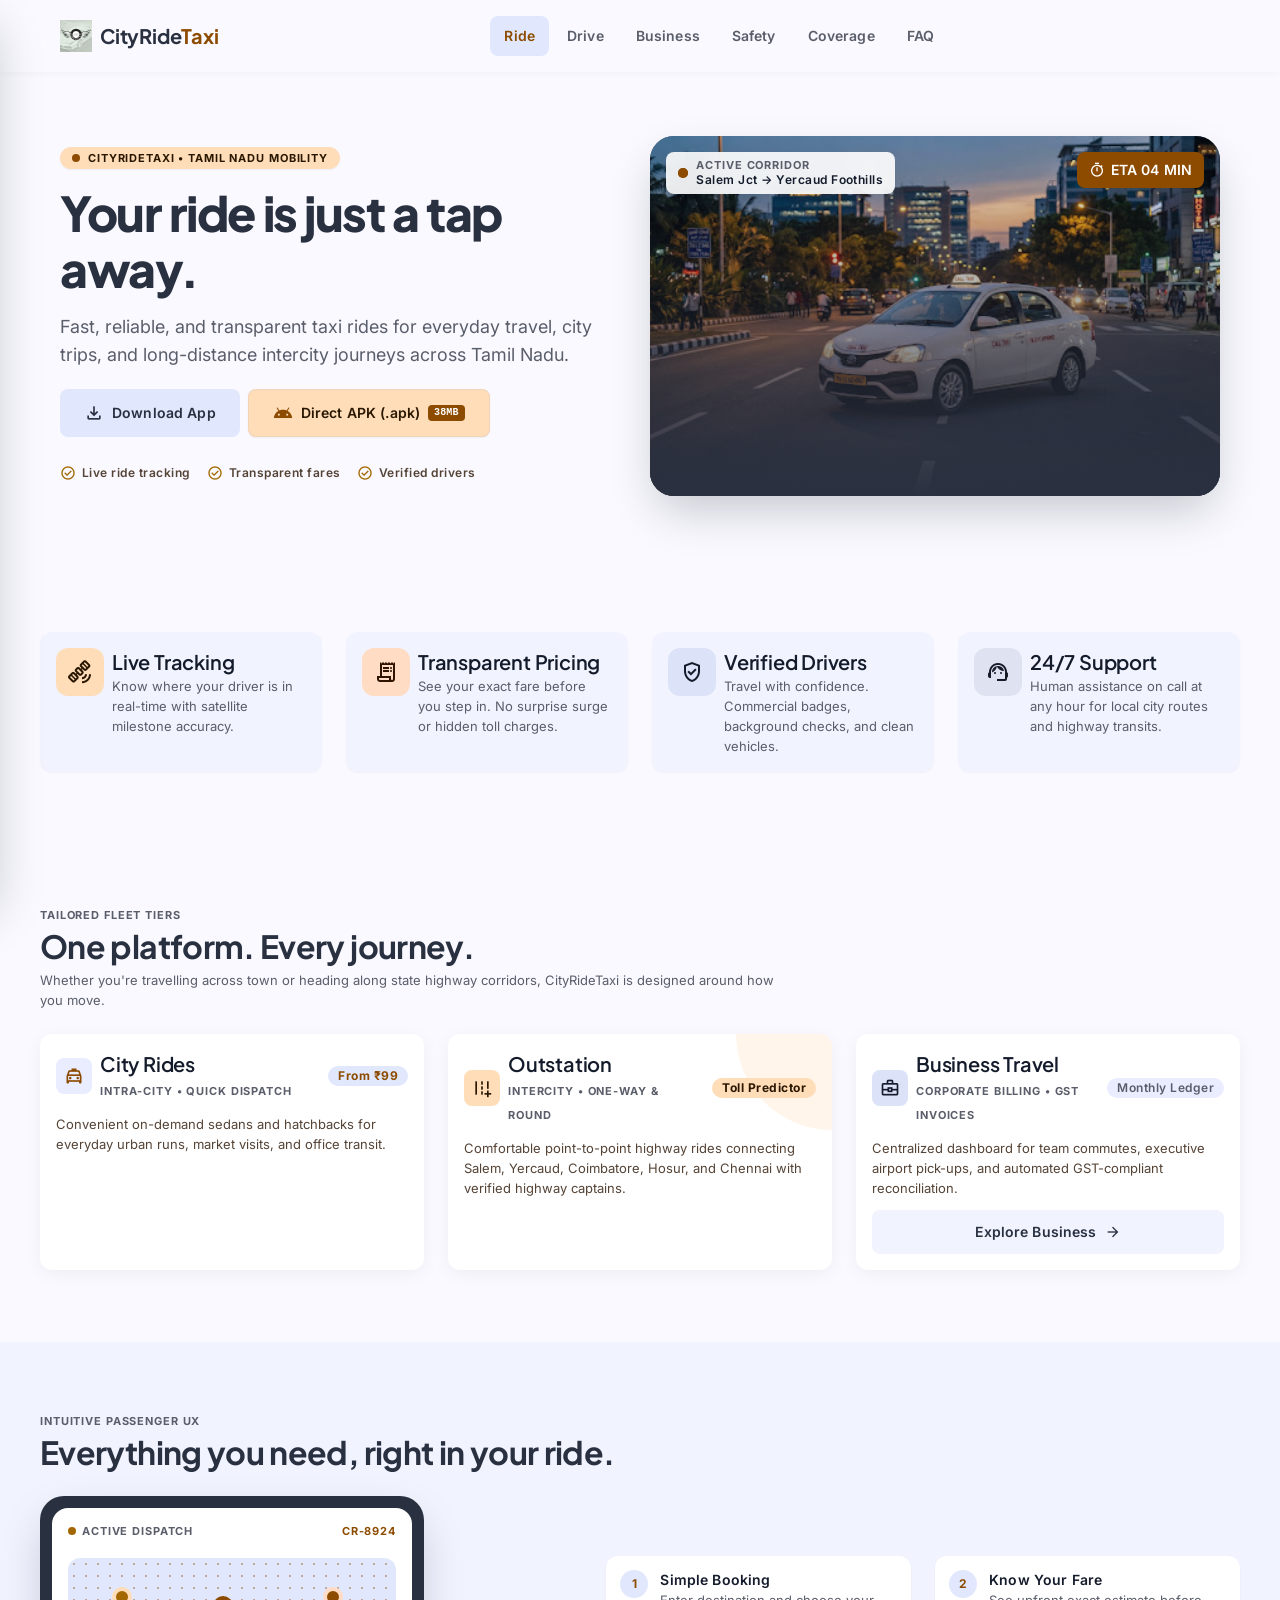
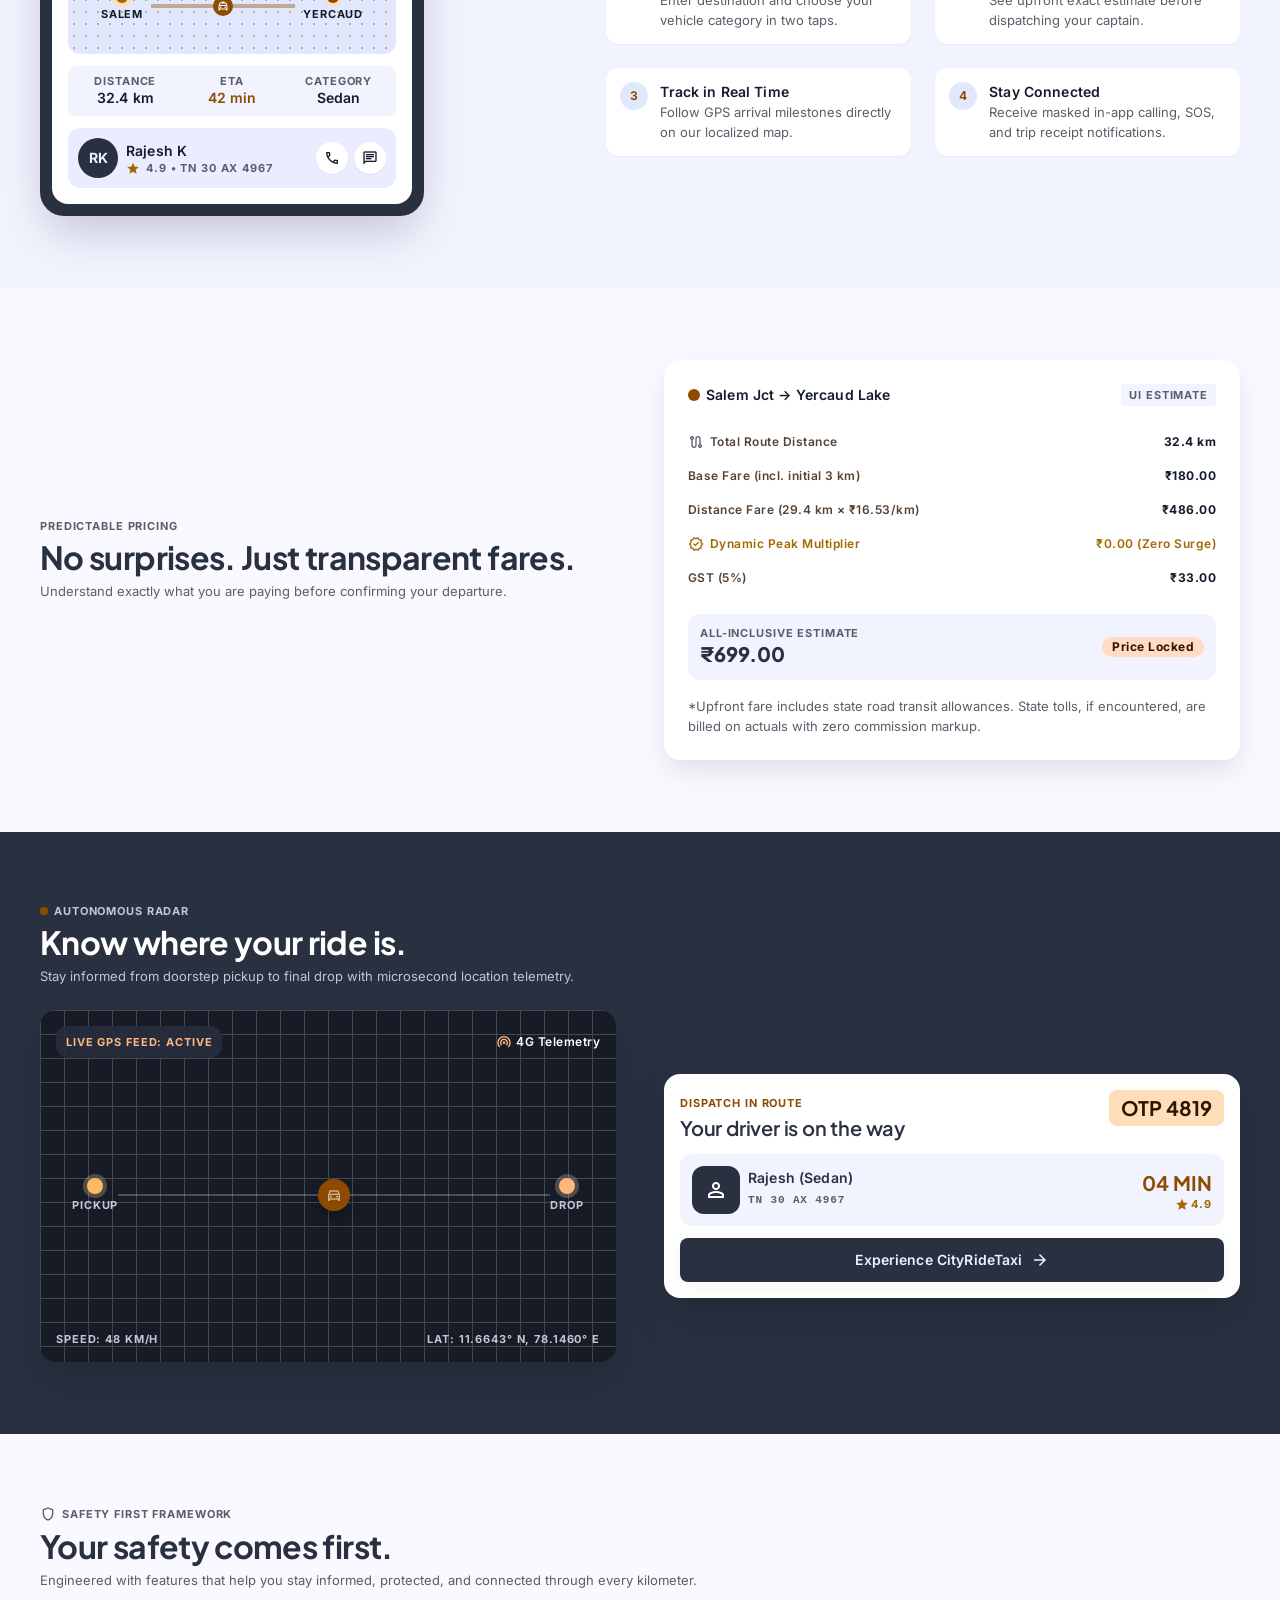
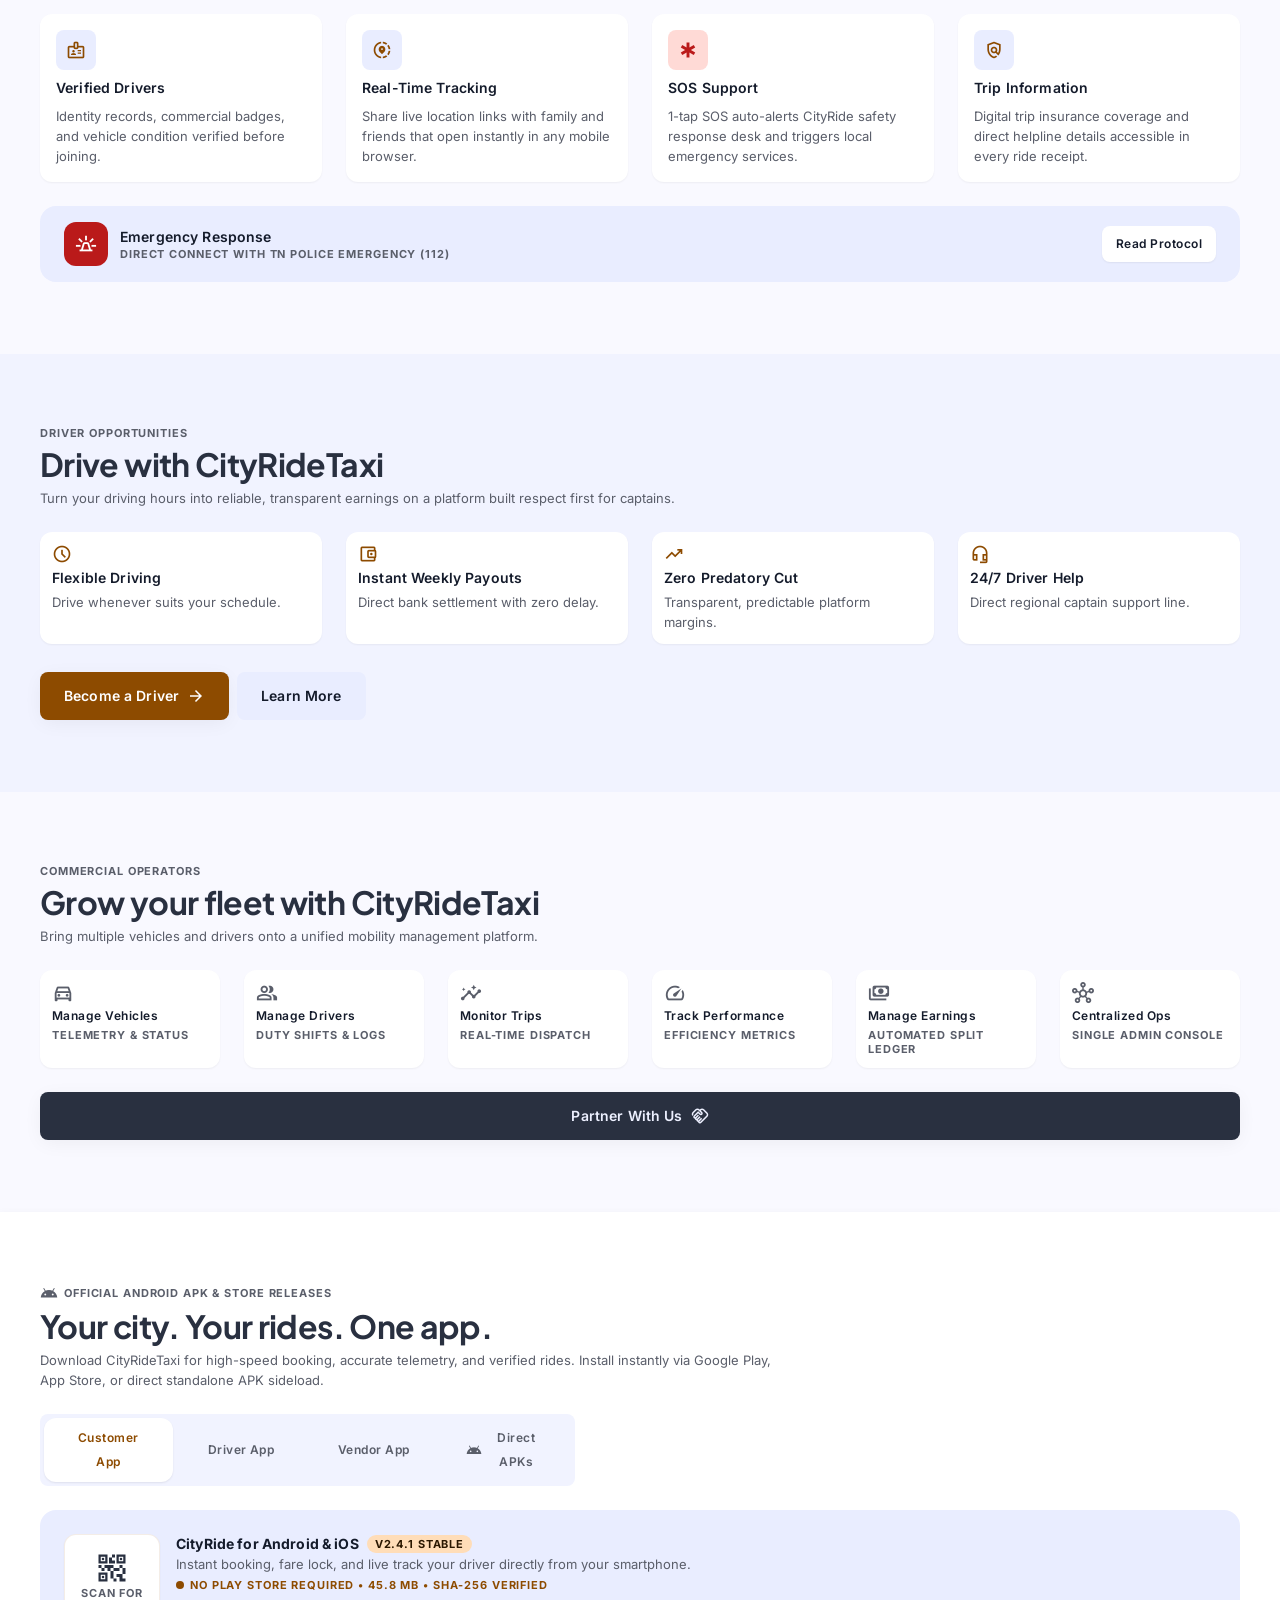
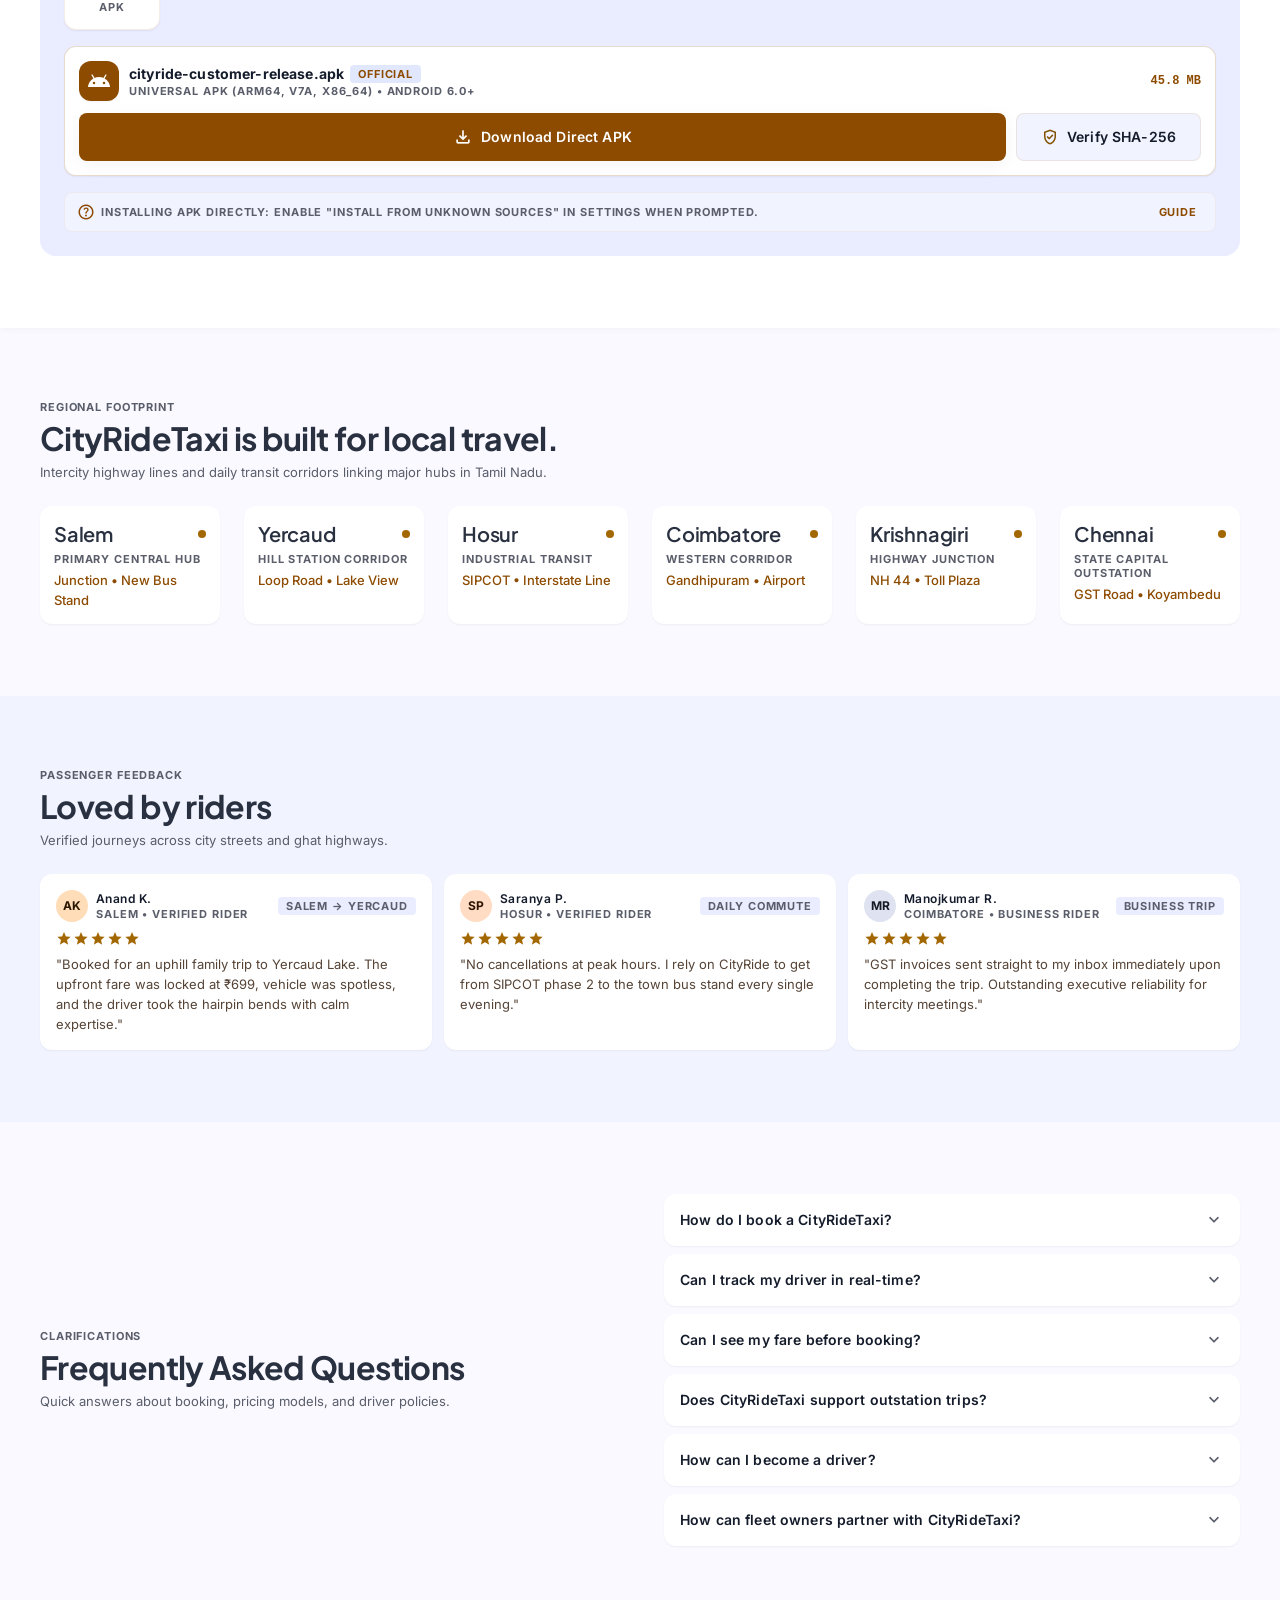
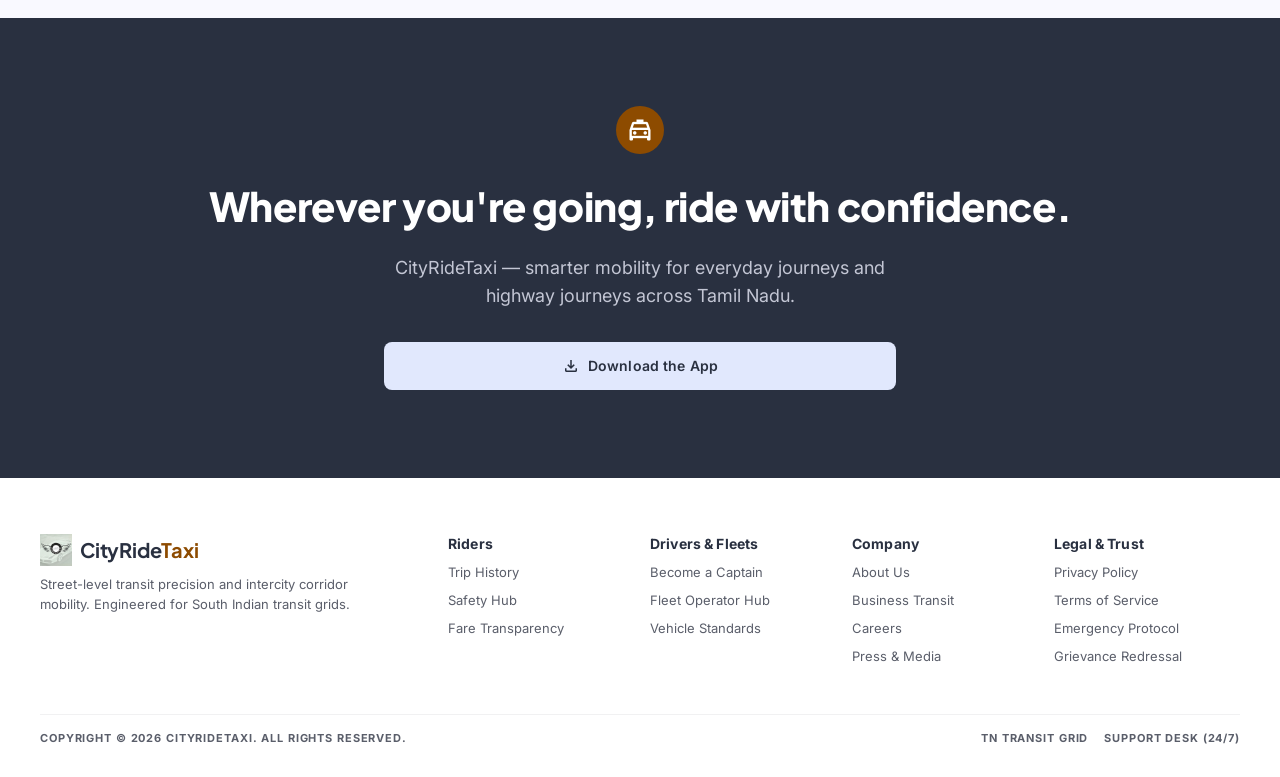
==== commit 1892aafe: "Update APK download mappings" ====
--- a/index.html
+++ b/index.html
@@ -773,7 +773,7 @@
           <p class="t-body-sm c-muted" data-app="desc">Instant booking, fare lock, and live track your driver directly from your smartphone.</p>
           <span class="row row--tight c-primary t-telemetry" style="margin-top:.25rem">
             <span class="dot dot--primary" aria-hidden="true"></span>
-            <span data-app="submeta">No Play Store required • 38 MB • SHA-256 Verified</span>
+            <span data-app="submeta">No Play Store required • 45.8 MB • SHA-256 Verified</span>
           </span>
         </div>
       </div>
@@ -786,19 +786,19 @@
             </span>
             <span class="stack">
               <span class="row row--tight row--wrap">
-                <span class="t-label-lg t-bold" style="color:var(--on-surface)" data-app="pkg">cityride-customer-v2.4.1.apk</span>
+                <span class="t-label-lg t-bold" style="color:var(--on-surface)" data-app="pkg">cityride-customer-release.apk</span>
                 <span class="tag tag--high">Official</span>
               </span>
               <span class="t-telemetry c-muted" data-app="abi">Universal APK (ARM64, v7a, x86_64) • Android 6.0+</span>
             </span>
           </div>
-          <span class="apk-card__size" data-app="size">38.4 MB</span>
+          <span class="apk-card__size" data-app="size">45.8 MB</span>
         </div>
 
         <div class="apk-card__actions">
-          <a class="btn btn--primary" href="#apk-downloads" id="apk-download" data-app="cta-href" download>
+          <a class="btn btn--primary" href="assets/apks/cityride-customer-release.apk" id="apk-download" data-app="cta-href" download="cityride-customer-release.apk">
             <span class="icon icon--20" aria-hidden="true">download</span>
-            <span data-app="cta">Download Direct APK (v2.4.1)</span>
+            <span data-app="cta">Download Direct APK</span>
           </a>
           <button class="btn btn--outline" type="button" id="verify-sha">
             <span class="icon icon--18" style="color:var(--tertiary)" aria-hidden="true">verified_user</span>
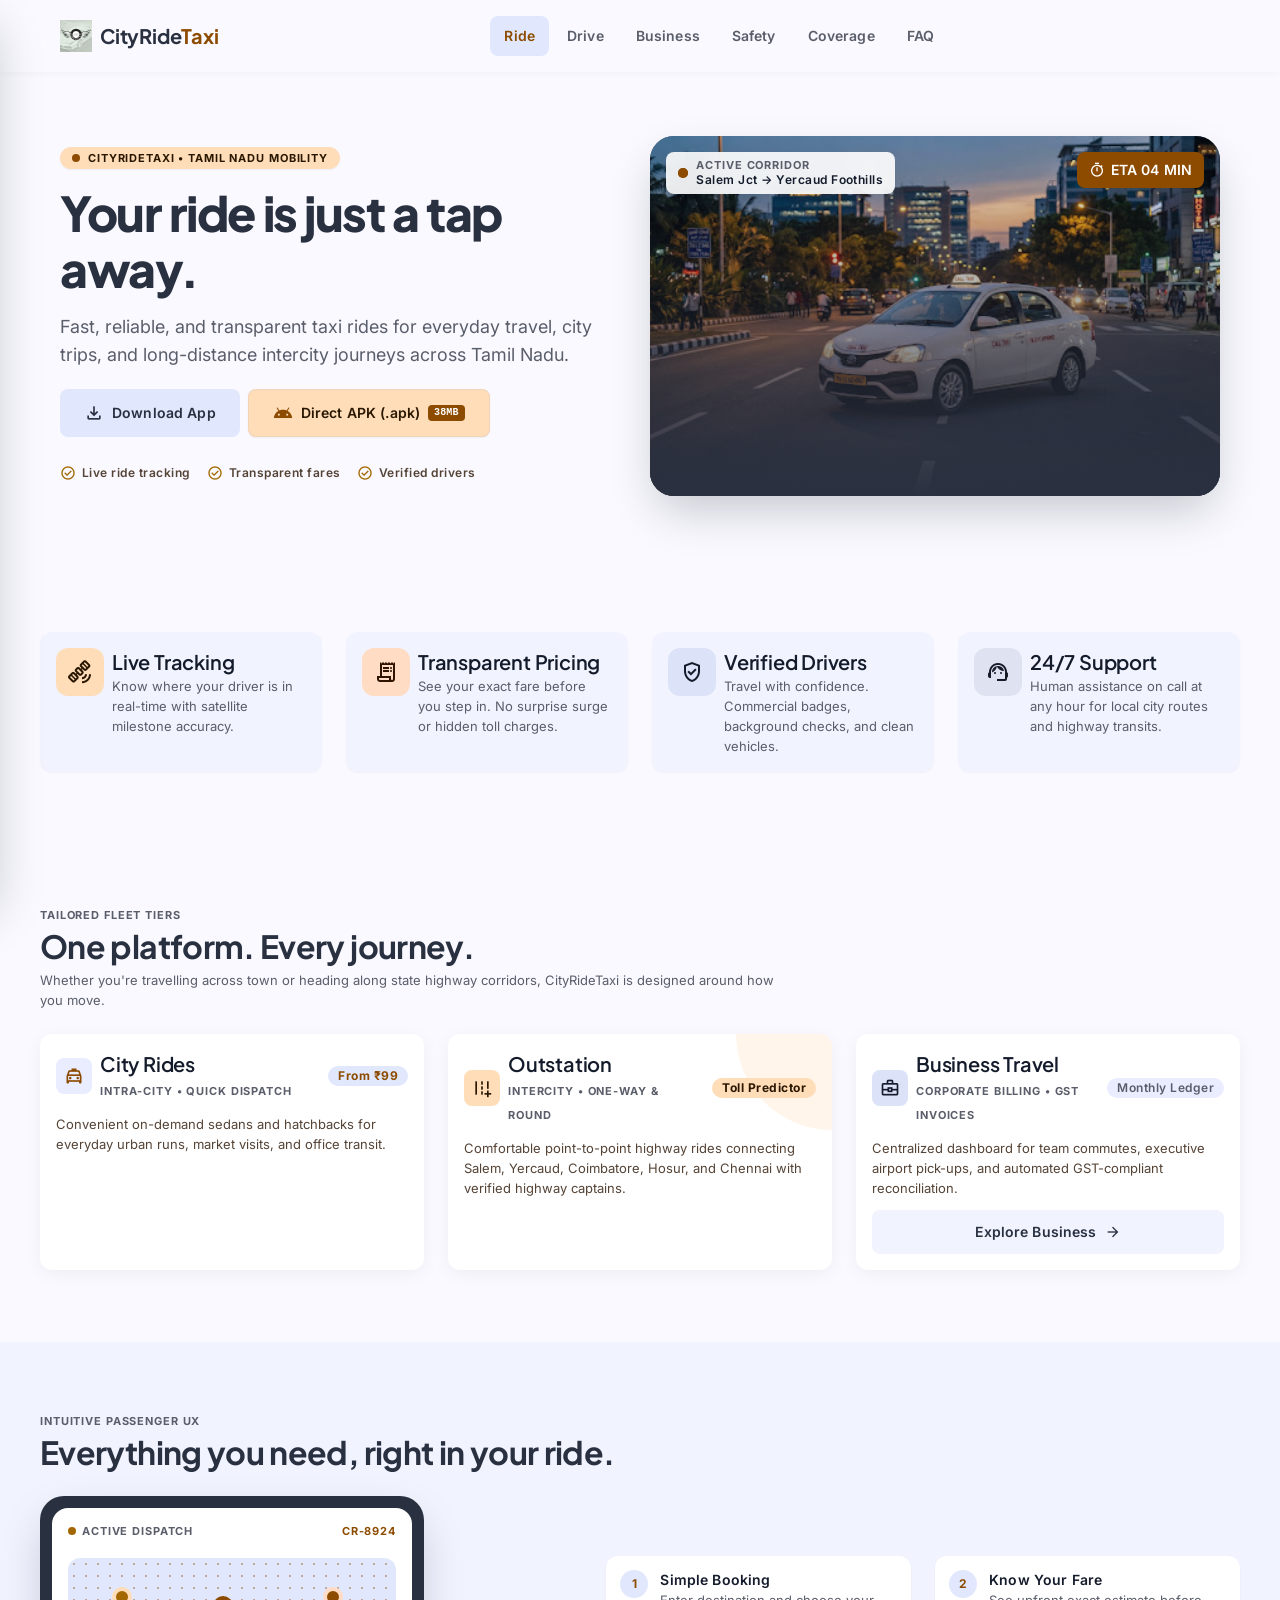
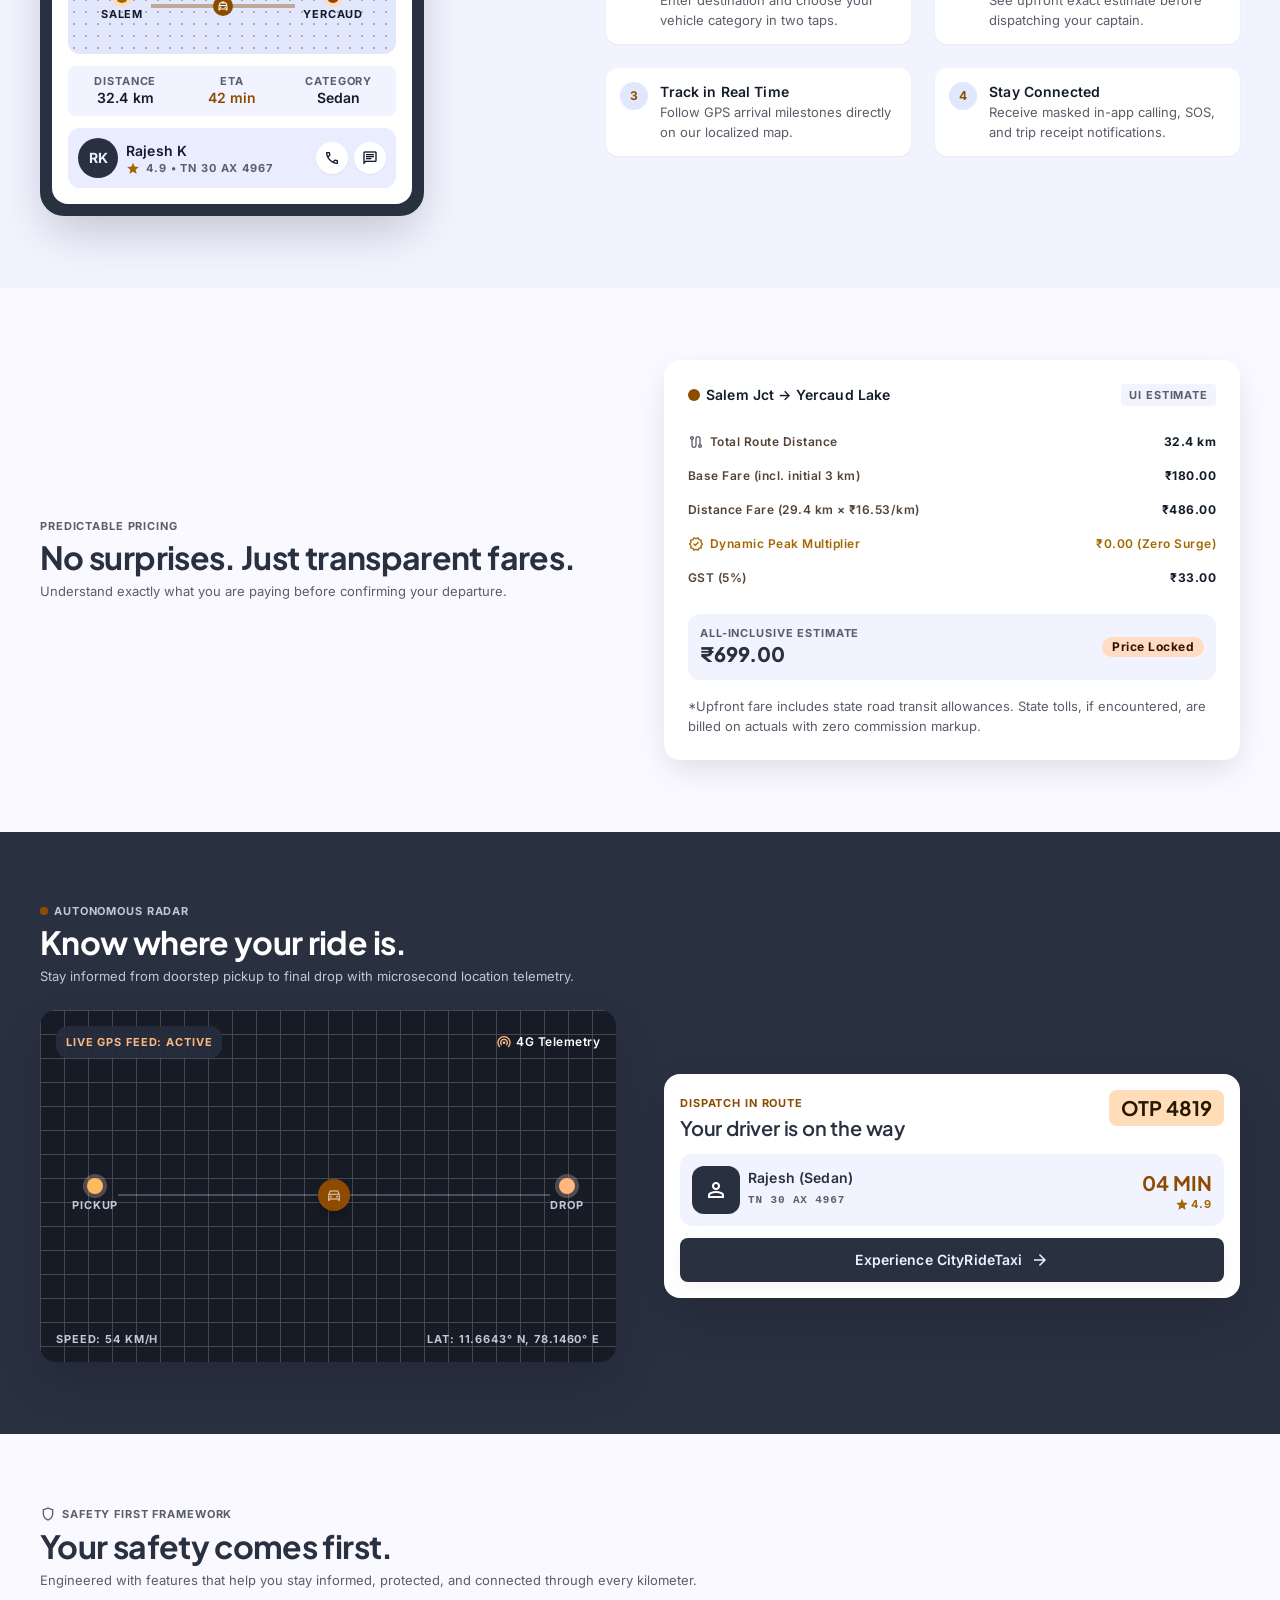
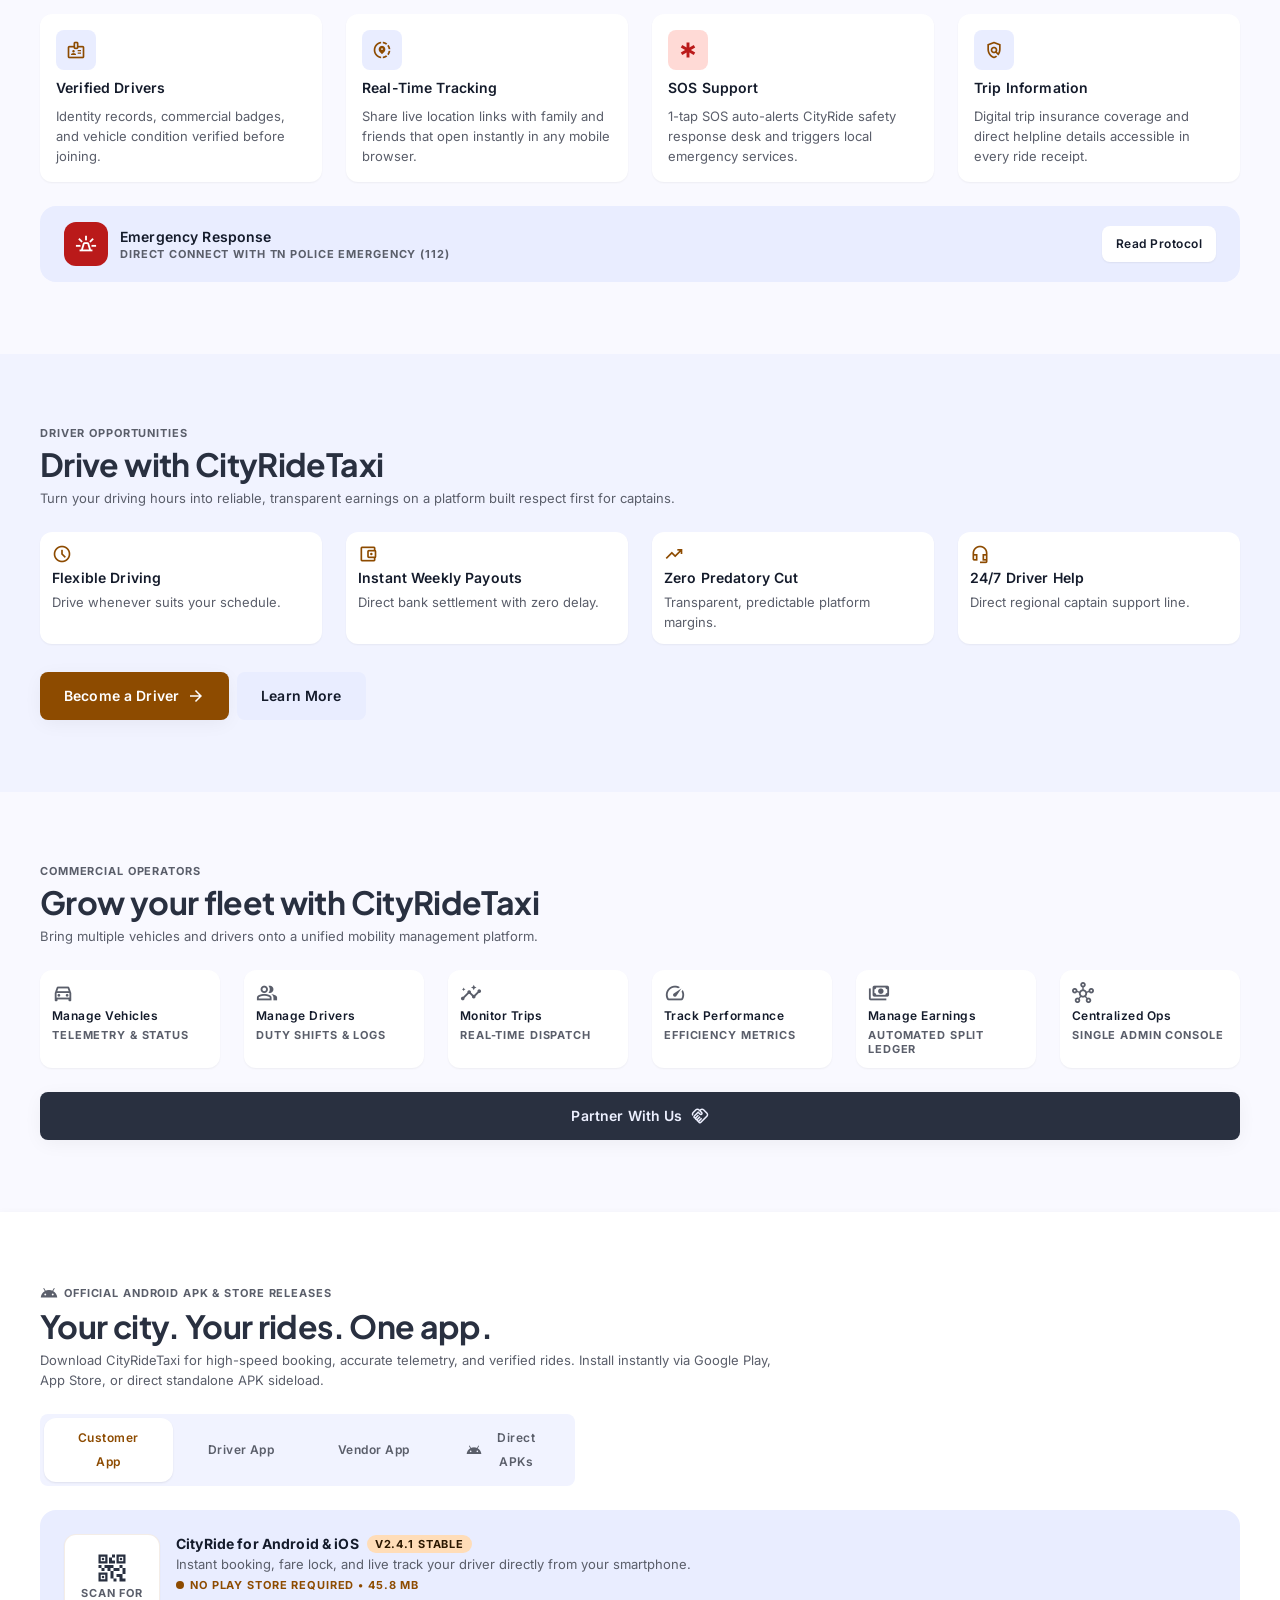
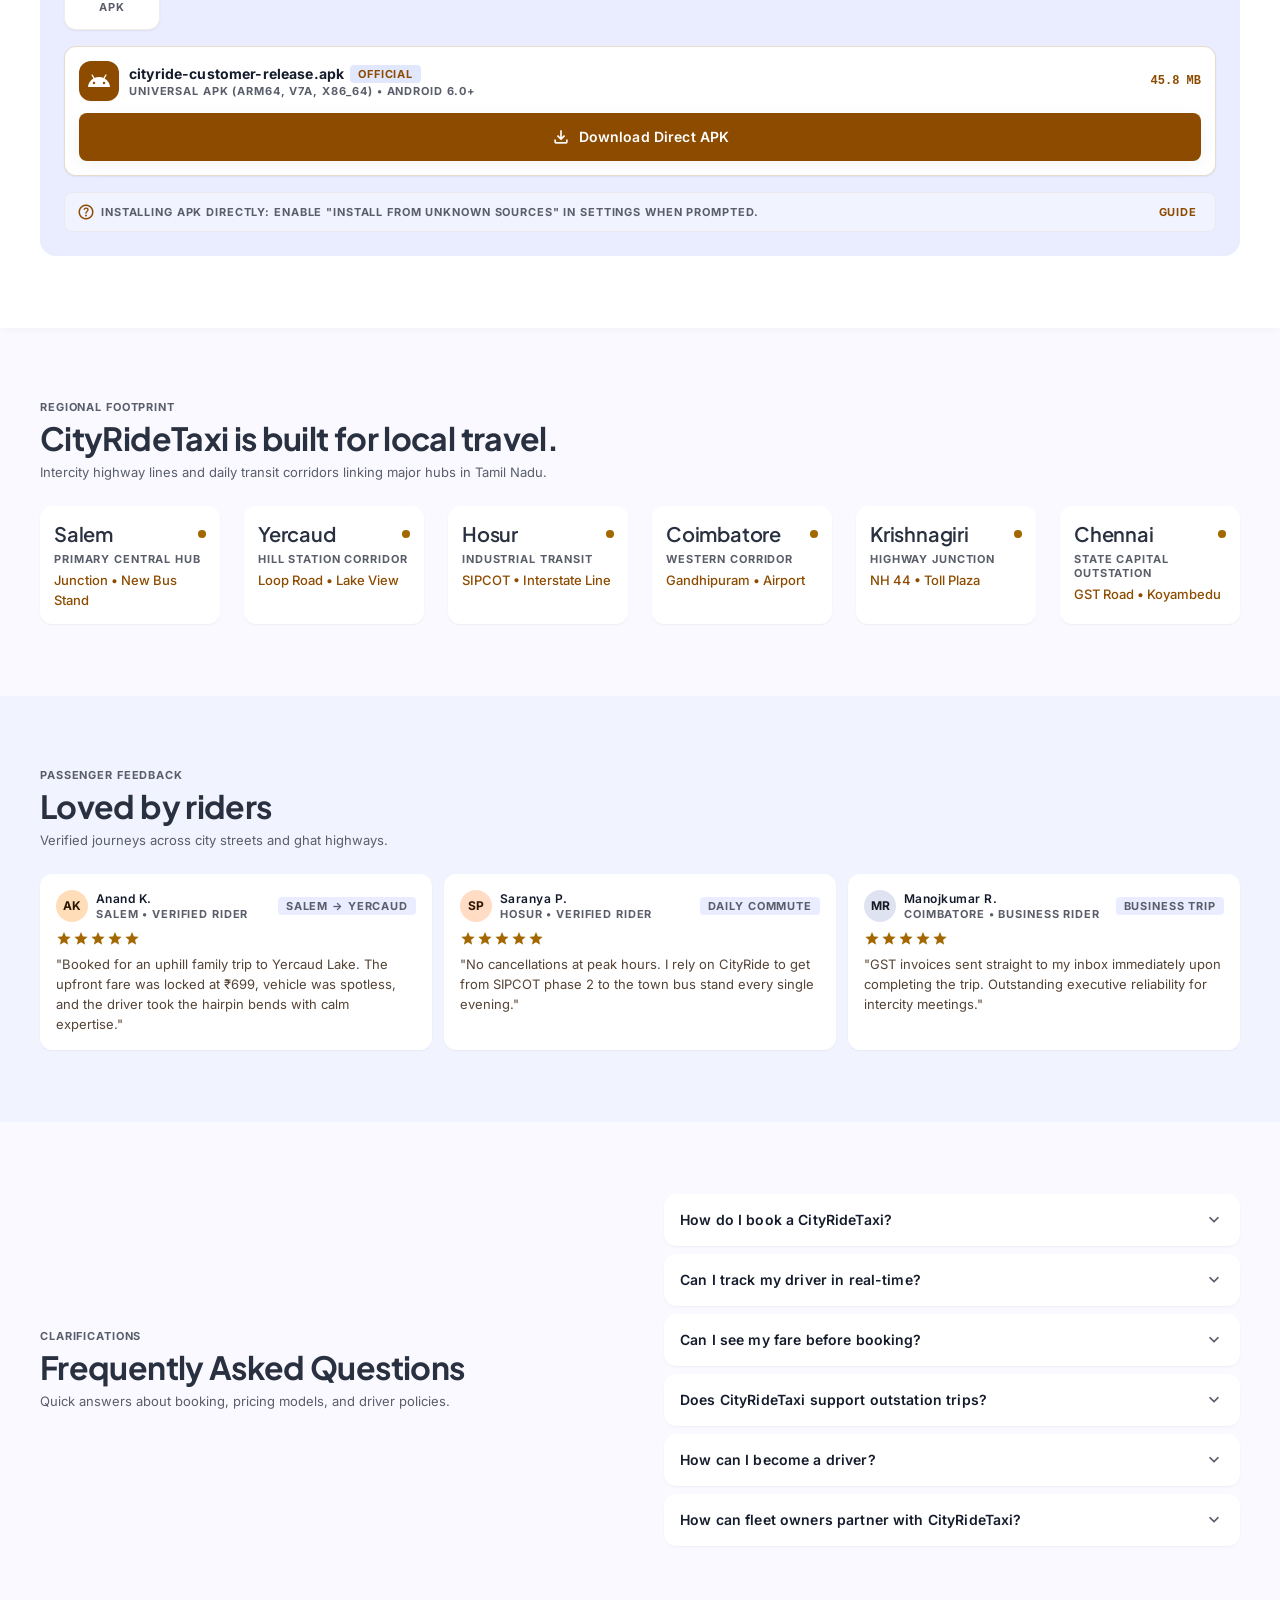
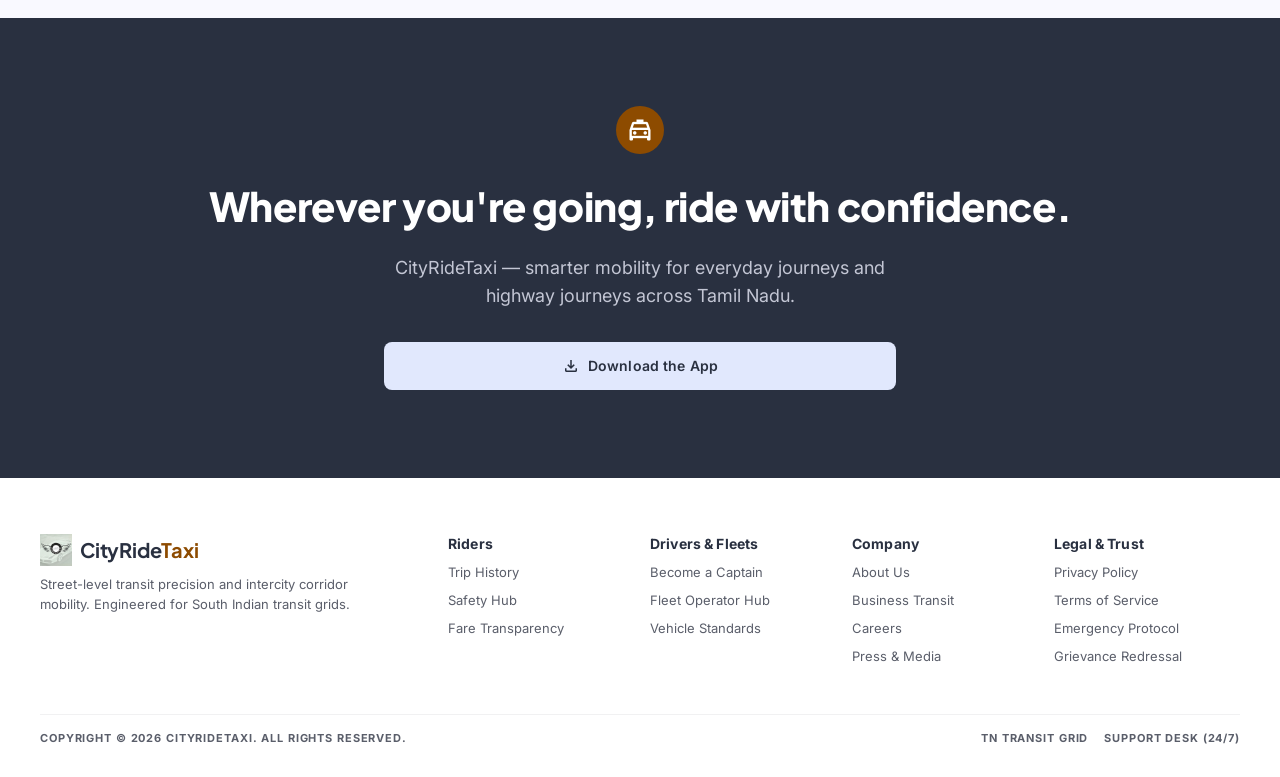
==== commit 8f30f3d9: "Remove Verify SHA-256 button and text" ====
--- a/index.html
+++ b/index.html
@@ -773,7 +773,7 @@
           <p class="t-body-sm c-muted" data-app="desc">Instant booking, fare lock, and live track your driver directly from your smartphone.</p>
           <span class="row row--tight c-primary t-telemetry" style="margin-top:.25rem">
             <span class="dot dot--primary" aria-hidden="true"></span>
-            <span data-app="submeta">No Play Store required • 45.8 MB • SHA-256 Verified</span>
+            <span data-app="submeta">No Play Store required • 45.8 MB</span>
           </span>
         </div>
       </div>
@@ -800,10 +800,7 @@
             <span class="icon icon--20" aria-hidden="true">download</span>
             <span data-app="cta">Download Direct APK</span>
           </a>
-          <button class="btn btn--outline" type="button" id="verify-sha">
-            <span class="icon icon--18" style="color:var(--tertiary)" aria-hidden="true">verified_user</span>
-            <span>Verify SHA-256</span>
-          </button>
+
         </div>
       </div>
 
